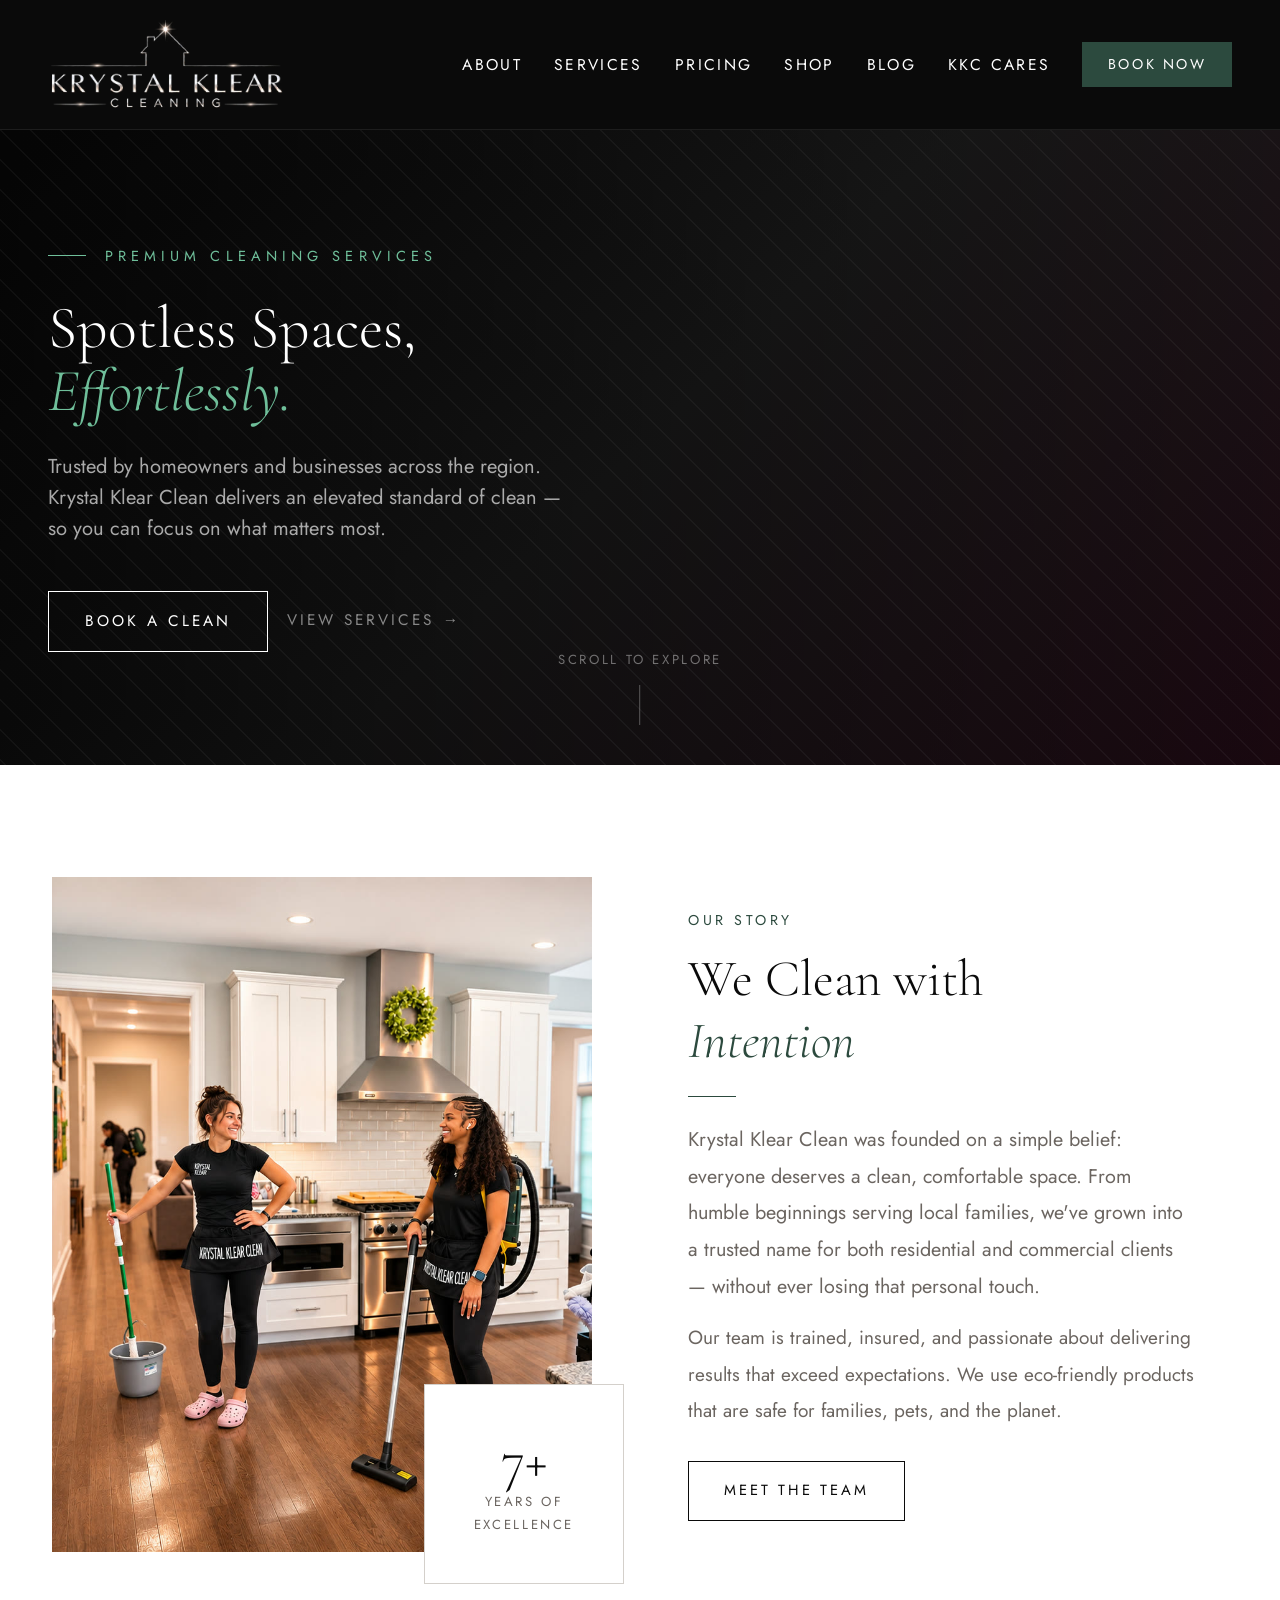
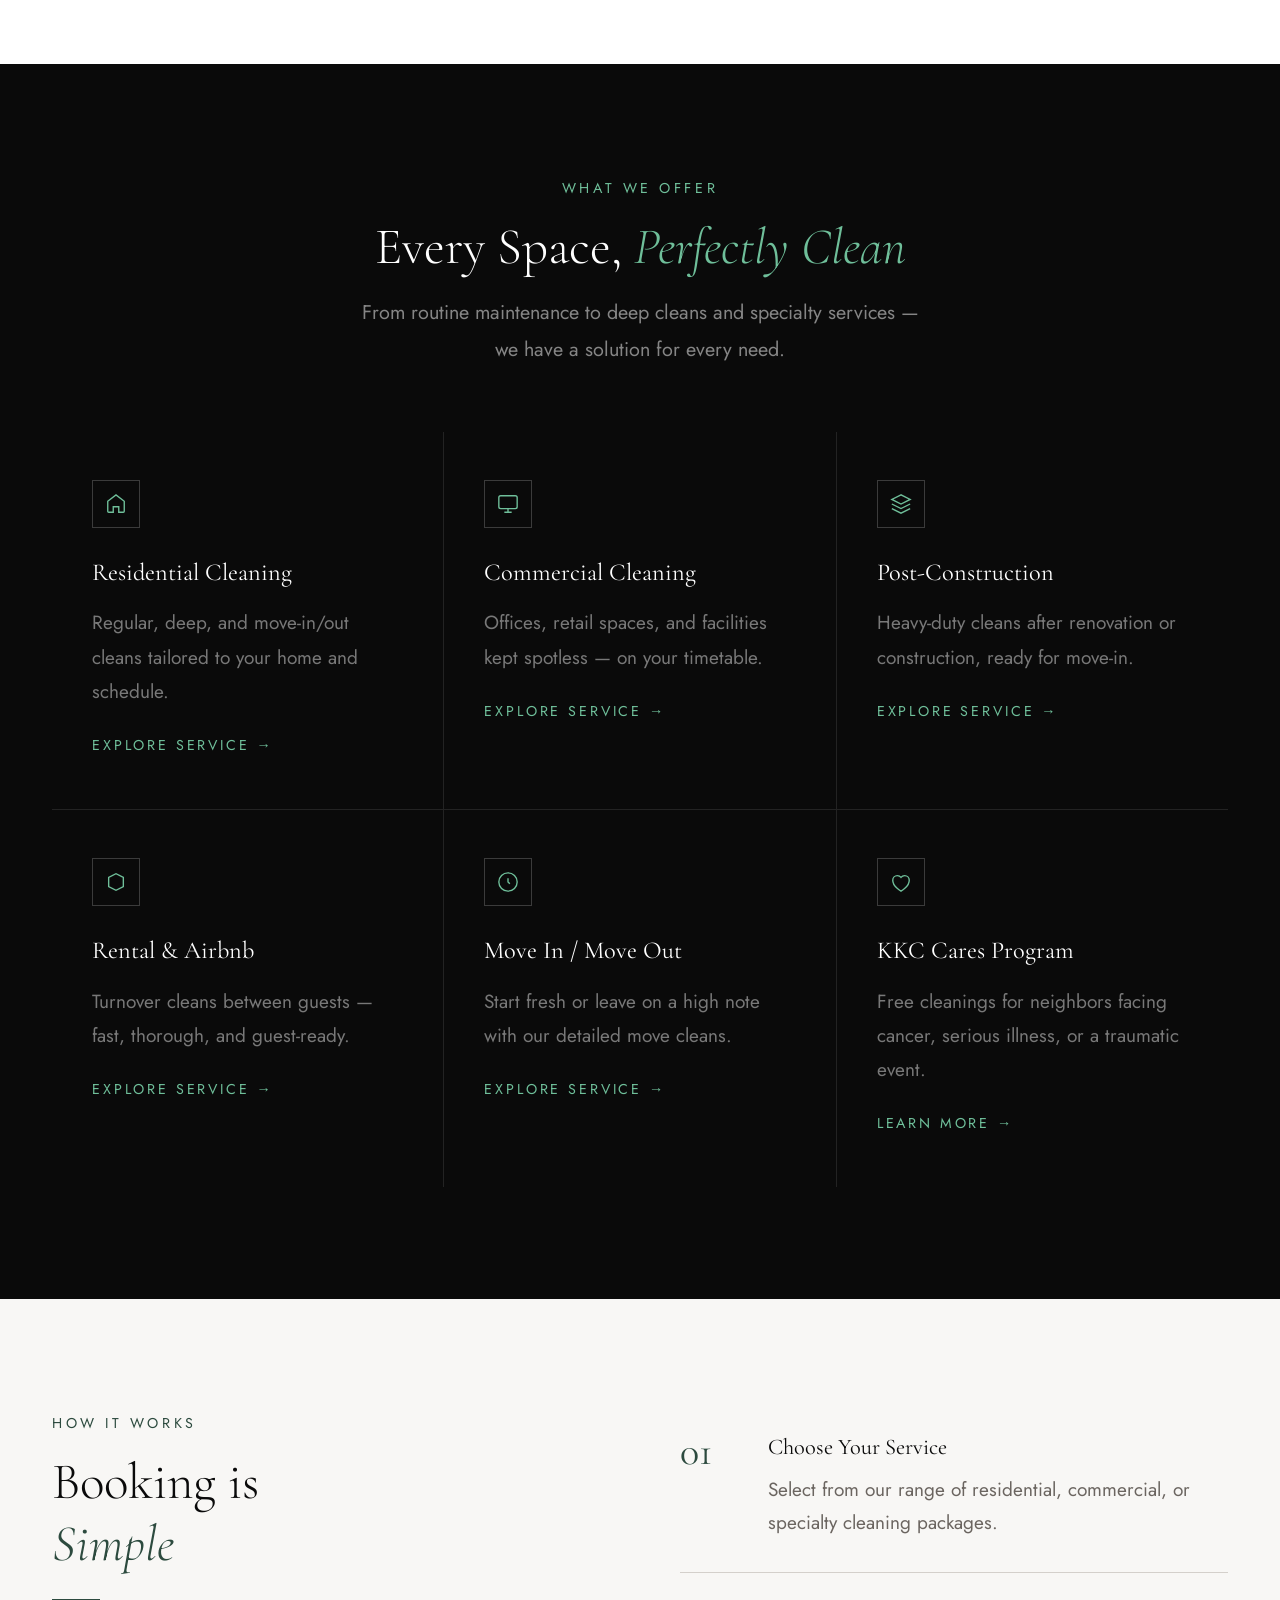
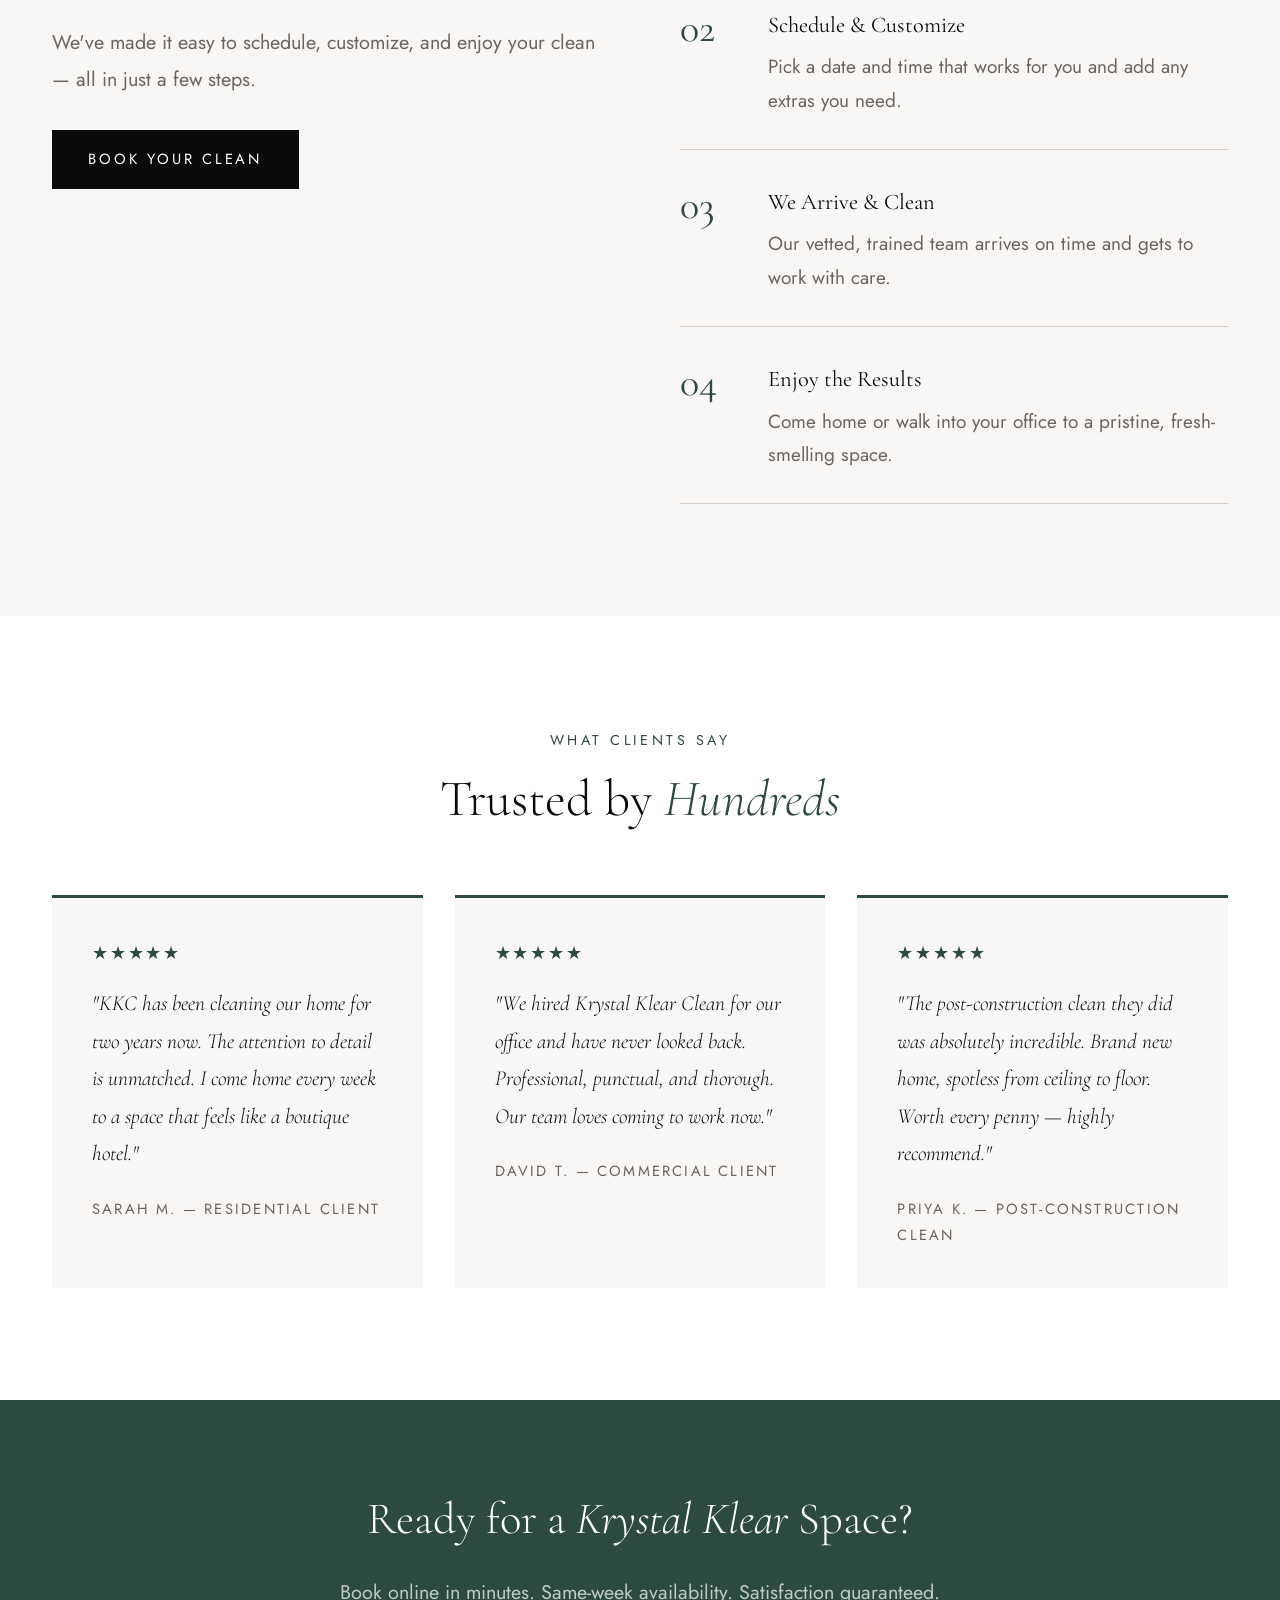
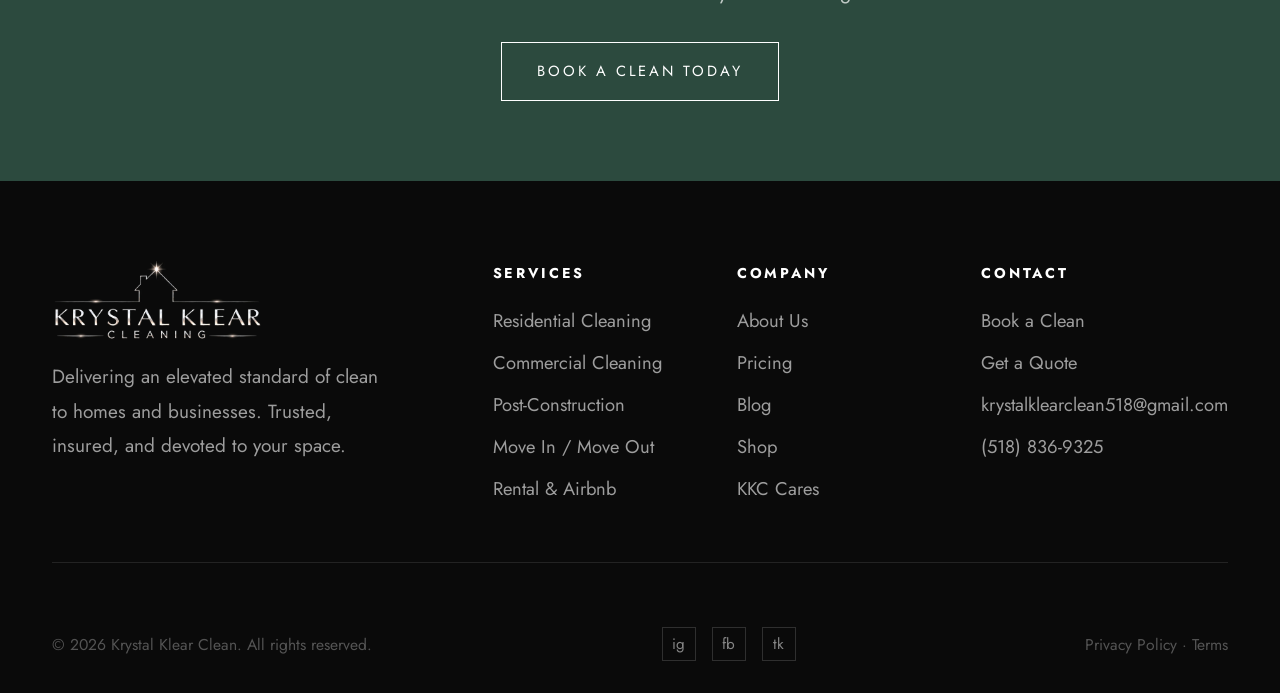
==== index.html @ 8a340ee9 "Update phone number and email site-wide Co-Authored-By: Claude Opus 5.5 <noreply@anthropic.com>" ====
<!DOCTYPE html>
<html lang="en">
<head>
  <meta charset="UTF-8">
  <meta name="viewport" content="width=device-width, initial-scale=1.0">
  <title>Krystal Klear Clean — Professional Cleaning Services</title>
  <meta name="description" content="Trusted residential and commercial cleaning services. Fully insured, eco-friendly products available, 100% satisfaction guaranteed.">
  <link rel="icon" type="image/png" sizes="32x32" href="assets/favicon-32.png?v=2">
  <link rel="icon" type="image/png" sizes="192x192" href="assets/favicon-192.png?v=2">
  <link rel="apple-touch-icon" href="assets/apple-touch-icon.png?v=2">
  <link rel="preconnect" href="https://fonts.googleapis.com">
  <link rel="preconnect" href="https://fonts.gstatic.com" crossorigin>
  <link href="https://fonts.googleapis.com/css2?family=Cormorant+Garamond:ital,wght@0,300;0,400;0,500;1,300;1,400&family=Jost:wght@300;400;500;600&display=swap" rel="stylesheet">
  <link rel="stylesheet" href="assets/kkc.css">
  <style>
/* ─── HERO ─── */
.hero { height: calc(85vh - 130px); min-height: 520px; background: var(--black); position: relative; overflow: hidden; display: flex; align-items: center; }
.hero-bg { position: absolute; inset: 0; background: linear-gradient(135deg, #0a0a0a 0%, #1a1a1a 50%, #1a0810 100%); }
.hero-video { position: absolute; inset: 0; width: 100%; height: 100%; object-fit: cover; opacity: 0.65; }
.hero-overlay { position: absolute; inset: 0; background: linear-gradient(90deg, rgba(0,0,0,0.55) 0%, rgba(0,0,0,0.25) 60%, rgba(0,0,0,0.05) 100%); }
.hero-pattern { position: absolute; inset: 0; opacity: 0.04; background-image: repeating-linear-gradient(45deg, var(--white) 0, var(--white) 1px, transparent 0, transparent 50%); background-size: 30px 30px; }
.hero-content { position: relative; z-index: 2; padding: 0 3rem; max-width: 891px; }
.hero-eyebrow { font-family: var(--font-sans); font-size: 0.91rem; letter-spacing: 0.35em; text-transform: uppercase; color: var(--green-light); margin-bottom: 1.76rem; display: flex; align-items: center; gap: 1.17rem; }
.hero-eyebrow::before { content: ''; display: block; width: 38px; height: 1px; background: var(--green-light); }
.hero-title { font-family: var(--font-serif); font-size: clamp(2.7rem, 4.68vw, 4.23rem); font-weight: 300; line-height: 1.05; color: var(--white); margin-bottom: 1.76rem; }
.hero-title em { font-style: italic; color: var(--green-light); display: block; }
.hero-body { font-family: var(--font-sans); font-size: 1.26rem; color: rgba(255,255,255,0.65); max-width: 515px; line-height: 1.55; margin-bottom: 2.93rem; }
.hero-actions { display: flex; gap: 1.17rem; flex-wrap: wrap; }
.hero-actions .btn { font-size: 0.96rem; padding: 0.99rem 2.22rem; }
.hero-scroll { position: absolute; bottom: 2.5rem; left: 50%; transform: translateX(-50%); z-index: 2; display: flex; flex-direction: column; align-items: center; white-space: nowrap; gap: 0.8rem; font-family: var(--font-sans); font-size: 0.82rem; letter-spacing: 0.2em; text-transform: uppercase; color: rgba(255,255,255,0.4); }
.hero-scroll::after { content: ''; display: block; width: 1px; height: 40px; background: rgba(255,255,255,0.3); }

/* ─── TRUST BAR ─── */

/* ─── ABOUT STRIP ─── */
.about-strip { padding: 7rem 0; }
.about-strip-inner { display: grid; grid-template-columns: 1fr 1fr; gap: 6rem; align-items: center; }
.about-img-wrap { position: relative; }
.about-img { width: 100%; aspect-ratio: 4/5; object-fit: cover; object-position: top; background: var(--light-gray); }
.about-img-accent { position: absolute; bottom: -2rem; right: -2rem; width: 200px; height: 200px; border: 1px solid var(--mid-gray); background: var(--white); display: flex; flex-direction: column; align-items: center; justify-content: center; gap: 0.3rem; }
.about-img-accent .number { font-family: var(--font-serif); font-size: 3.5rem; font-weight: 300; line-height: 1; color: var(--black); }
.about-img-accent .label { font-family: var(--font-sans); font-size: 0.82rem; letter-spacing: 0.2em; text-transform: uppercase; color: var(--dark-gray); text-align: center; }
.about-text { padding-right: 2rem; }

/* ─── SERVICES TEASER ─── */
.services-teaser { background: var(--black); padding: 7rem 0; }
.services-teaser-header { text-align: center; margin-bottom: 4rem; }
.services-teaser-header .section-label { color: var(--green-light); }
.services-teaser-header .section-title { color: var(--white); }
.services-teaser-header .section-title em { color: var(--green-light); }
.services-teaser-header .section-subtitle { color: rgba(255,255,255,0.5); margin: 1rem auto 0; text-align: center; }
.services-grid { display: grid; grid-template-columns: repeat(3, 1fr); gap: 1px; background: rgba(255,255,255,0.1); }
.service-card { background: var(--black); padding: 3rem 2.5rem; border-bottom: 3px solid transparent; transition: var(--transition); cursor: pointer; }
.service-card:hover { border-bottom-color: var(--green-light); background: #111; }
.service-icon { width: 48px; height: 48px; margin-bottom: 1.5rem; border: 1px solid rgba(255,255,255,0.2); display: flex; align-items: center; justify-content: center; }
.service-icon svg { width: 22px; height: 22px; stroke: var(--green-light); fill: none; stroke-width: 1.5; }
.service-card h3 { font-family: var(--font-serif); font-size: 1.52rem; font-weight: 400; color: var(--white); margin-bottom: 0.75rem; }
.service-card p { font-size: 1.19rem; color: rgba(255,255,255,0.45); line-height: 1.8; margin-bottom: 1.5rem; }
.link-arrow { font-family: var(--font-sans); font-size: 0.89rem; letter-spacing: 0.2em; text-transform: uppercase; color: var(--green-light); display: flex; align-items: center; gap: 0.5rem; }

/* ─── PROCESS ─── */
.process { padding: 7rem 0; background: var(--off-white); }
.process-inner { display: grid; grid-template-columns: 1fr 1fr; gap: 5rem; align-items: start; }
.process-steps { margin-top: 1rem; }
.process-step { display: grid; grid-template-columns: 64px 1fr; gap: 1.5rem; padding: 2rem 0; border-bottom: 1px solid var(--mid-gray); }
.process-step:first-child { padding-top: 0; }
.step-num { font-family: var(--font-serif); font-size: 2.5rem; font-weight: 400; color: var(--green); line-height: 1; padding-top: 0.2rem; }
.step-content h4 { font-family: var(--font-serif); font-size: 1.4rem; font-weight: 400; margin-bottom: 0.4rem; }
.step-content p { font-size: 1.19rem; color: var(--dark-gray); }

/* ─── TESTIMONIALS ─── */
.testimonials { padding: 7rem 0; }
.testimonials-header { text-align: center; margin-bottom: 4rem; }
.testimonials-grid { display: grid; grid-template-columns: repeat(3, 1fr); gap: 2rem; }
.testimonial-card { background: var(--off-white); padding: 2.5rem; border-top: 3px solid var(--green); }
.testimonial-stars { color: var(--green); font-size: 1.13rem; letter-spacing: 0.1em; margin-bottom: 1rem; }
.testimonial-text { font-family: var(--font-serif); font-size: 1.34rem; font-style: italic; font-weight: 300; line-height: 1.75; color: var(--black); margin-bottom: 1.5rem; }
.testimonial-author { font-family: var(--font-sans); font-size: 0.92rem; letter-spacing: 0.15em; text-transform: uppercase; color: var(--dark-gray); }
  </style>
</head>
<body>

<!-- HEADER -->
<header class="site-header">
  <div class="logo"><a href="index.html"><img src="assets/kkc-logo-shiny.webp?v=2" alt="Krystal Klear Clean"></a></div>
  <nav class="site-nav">
    <a href="about.html">About</a>
    <a href="services.html">Services</a>
    <a href="pricing.html">Pricing</a>
    <a href="shop.html">Shop</a>
    <a href="blog.html">Blog</a>
    <a href="kkc-cares.html">KKC Cares</a>
    <a href="contact.html" class="btn-nav">Book Now</a>
  </nav>
</header>

<!-- HERO -->
<div class="hero">
  <div class="hero-bg"></div>
  <video class="hero-video" autoplay muted loop playsinline>
    <source src="assets/hero.mp4?v=5" type="video/mp4">
  </video>
  <div class="hero-overlay"></div>
  <div class="hero-pattern"></div>
  <div class="hero-content">
    <div class="hero-eyebrow">Premium Cleaning Services</div>
    <h1 class="hero-title">Spotless Spaces,<br><em>Effortlessly.</em></h1>
    <p class="hero-body">Trusted by homeowners and businesses across the region. Krystal Klear Clean delivers an elevated standard of clean — so you can focus on what matters most.</p>
    <div class="hero-actions">
      <a href="contact.html" class="btn btn-outline-white">Book a Clean</a>
      <a href="services.html" class="btn" style="color:rgba(255,255,255,0.5);padding-left:0;">View Services →</a>
    </div>
  </div>
  <div class="hero-scroll">Scroll to explore</div>
</div>

<!-- ABOUT STRIP -->
<div class="about-strip">
  <div class="container">
    <div class="about-strip-inner">
      <div class="about-img-wrap">
        <img src="assets/team-kitchen.jpg" alt="Krystal Klear Clean team cleaning a kitchen" class="about-img">
        <div class="about-img-accent">
          <div class="number">7+</div>
          <div class="label">Years of<br>Excellence</div>
        </div>
      </div>
      <div class="about-text">
        <span class="section-label">Our Story</span>
        <h2 class="section-title">We Clean with<br><em>Intention</em></h2>
        <div class="divider"></div>
        <p class="section-subtitle">Krystal Klear Clean was founded on a simple belief: everyone deserves a clean, comfortable space. From humble beginnings serving local families, we've grown into a trusted name for both residential and commercial clients — without ever losing that personal touch.</p>
        <p style="font-size:1.19rem;color:var(--dark-gray);margin-top:1rem;line-height:1.9;">Our team is trained, insured, and passionate about delivering results that exceed expectations. We use eco-friendly products that are safe for families, pets, and the planet.</p>
        <a href="about.html" class="btn btn-outline" style="margin-top:2rem;">Meet the Team</a>
      </div>
    </div>
  </div>
</div>

<!-- SERVICES TEASER -->
<div class="services-teaser">
  <div class="container">
    <div class="services-teaser-header">
      <span class="section-label">What We Offer</span>
      <h2 class="section-title" style="color:var(--white);">Every Space, <em>Perfectly Clean</em></h2>
      <p class="section-subtitle">From routine maintenance to deep cleans and specialty services — we have a solution for every need.</p>
    </div>
    <div class="services-grid">
      <a href="services.html" class="service-card">
        <div class="service-icon"><svg viewBox="0 0 24 24"><path d="M3 9L12 2L21 9V20C21 20.55 20.55 21 20 21H15V15H9V21H4C3.45 21 3 20.55 3 20V9Z"/></svg></div>
        <h3>Residential Cleaning</h3>
        <p>Regular, deep, and move-in/out cleans tailored to your home and schedule.</p>
        <div class="link-arrow">Explore Service →</div>
      </a>
      <a href="services.html" class="service-card">
        <div class="service-icon"><svg viewBox="0 0 24 24"><rect x="2" y="3" width="20" height="14" rx="2"/><path d="M8 21H16M12 17V21"/></svg></div>
        <h3>Commercial Cleaning</h3>
        <p>Offices, retail spaces, and facilities kept spotless — on your timetable.</p>
        <div class="link-arrow">Explore Service →</div>
      </a>
      <a href="services.html" class="service-card">
        <div class="service-icon"><svg viewBox="0 0 24 24"><path d="M12 2L2 7L12 12L22 7L12 2ZM2 17L12 22L22 17M2 12L12 17L22 12"/></svg></div>
        <h3>Post-Construction</h3>
        <p>Heavy-duty cleans after renovation or construction, ready for move-in.</p>
        <div class="link-arrow">Explore Service →</div>
      </a>
      <a href="services.html" class="service-card">
        <div class="service-icon"><svg viewBox="0 0 24 24"><path d="M20 7L12 3L4 7V17L12 21L20 17V7Z"/></svg></div>
        <h3>Rental &amp; Airbnb</h3>
        <p>Turnover cleans between guests — fast, thorough, and guest-ready.</p>
        <div class="link-arrow">Explore Service →</div>
      </a>
      <a href="services.html" class="service-card">
        <div class="service-icon"><svg viewBox="0 0 24 24"><circle cx="12" cy="12" r="10"/><path d="M12 8V12L14 14"/></svg></div>
        <h3>Move In / Move Out</h3>
        <p>Start fresh or leave on a high note with our detailed move cleans.</p>
        <div class="link-arrow">Explore Service →</div>
      </a>
      <a href="kkc-cares.html" class="service-card">
        <div class="service-icon"><svg viewBox="0 0 24 24"><path d="M12 22C12 22 3 17 3 10C3 7.24 5.24 5 8 5C9.64 5 11.09 5.79 12 7C12.91 5.79 14.36 5 16 5C18.76 5 21 7.24 21 10C21 17 12 22 12 22Z"/></svg></div>
        <h3>KKC Cares Program</h3>
        <p>Free cleanings for neighbors facing cancer, serious illness, or a traumatic event.</p>
        <div class="link-arrow">Learn More →</div>
      </a>
    </div>
  </div>
</div>

<!-- PROCESS -->
<div class="process">
  <div class="container">
    <div class="process-inner">
      <div>
        <span class="section-label">How It Works</span>
        <h2 class="section-title">Booking is<br><em>Simple</em></h2>
        <div class="divider"></div>
        <p class="section-subtitle">We've made it easy to schedule, customize, and enjoy your clean — all in just a few steps.</p>
        <a href="contact.html" class="btn btn-dark" style="margin-top:2rem;">Book Your Clean</a>
      </div>
      <div class="process-steps">
        <div class="process-step"><div class="step-num">01</div><div class="step-content"><h4>Choose Your Service</h4><p>Select from our range of residential, commercial, or specialty cleaning packages.</p></div></div>
        <div class="process-step"><div class="step-num">02</div><div class="step-content"><h4>Schedule &amp; Customize</h4><p>Pick a date and time that works for you and add any extras you need.</p></div></div>
        <div class="process-step"><div class="step-num">03</div><div class="step-content"><h4>We Arrive &amp; Clean</h4><p>Our vetted, trained team arrives on time and gets to work with care.</p></div></div>
        <div class="process-step"><div class="step-num">04</div><div class="step-content"><h4>Enjoy the Results</h4><p>Come home or walk into your office to a pristine, fresh-smelling space.</p></div></div>
      </div>
    </div>
  </div>
</div>

<!-- TESTIMONIALS -->
<div class="testimonials">
  <div class="container">
    <div class="testimonials-header">
      <span class="section-label">What Clients Say</span>
      <h2 class="section-title">Trusted by <em>Hundreds</em></h2>
    </div>
    <div class="testimonials-grid">
      <div class="testimonial-card"><div class="testimonial-stars">★★★★★</div><p class="testimonial-text">"KKC has been cleaning our home for two years now. The attention to detail is unmatched. I come home every week to a space that feels like a boutique hotel."</p><div class="testimonial-author">Sarah M. — Residential Client</div></div>
      <div class="testimonial-card"><div class="testimonial-stars">★★★★★</div><p class="testimonial-text">"We hired Krystal Klear Clean for our office and have never looked back. Professional, punctual, and thorough. Our team loves coming to work now."</p><div class="testimonial-author">David T. — Commercial Client</div></div>
      <div class="testimonial-card"><div class="testimonial-stars">★★★★★</div><p class="testimonial-text">"The post-construction clean they did was absolutely incredible. Brand new home, spotless from ceiling to floor. Worth every penny — highly recommend."</p><div class="testimonial-author">Priya K. — Post-Construction Clean</div></div>
    </div>
  </div>
</div>

<!-- CTA -->
<div class="cta-banner">
  <div class="container">
    <h2>Ready for a <em style="font-style:italic;">Krystal Klear</em> Space?</h2>
    <p>Book online in minutes. Same-week availability. Satisfaction guaranteed.</p>
    <a href="contact.html" class="btn btn-outline-white">Book a Clean Today</a>
  </div>
</div>

<!-- FOOTER -->
<footer class="site-footer">
  <div class="container">
    <div class="footer-grid">
      <div class="footer-brand">
        <img src="assets/kkc-logo-shiny.webp?v=2" alt="Krystal Klear Clean">
        <p>Delivering an elevated standard of clean to homes and businesses. Trusted, insured, and devoted to your space.</p>
      </div>
      <div class="footer-col"><h5>Services</h5><ul><li><a href="services.html">Residential Cleaning</a></li><li><a href="services.html">Commercial Cleaning</a></li><li><a href="services.html">Post-Construction</a></li><li><a href="services.html">Move In / Move Out</a></li><li><a href="services.html">Rental &amp; Airbnb</a></li></ul></div>
      <div class="footer-col"><h5>Company</h5><ul><li><a href="about.html">About Us</a></li><li><a href="pricing.html">Pricing</a></li><li><a href="blog.html">Blog</a></li><li><a href="shop.html">Shop</a></li><li><a href="kkc-cares.html">KKC Cares</a></li></ul></div>
      <div class="footer-col"><h5>Contact</h5><ul><li><a href="contact.html">Book a Clean</a></li><li><a href="contact.html">Get a Quote</a></li><li><a href="mailto:krystalklearclean518@gmail.com">krystalklearclean518@gmail.com</a></li><li><a href="tel:+15188369325">(518) 836-9325</a></li></ul></div>
    </div>
    <div class="footer-bottom">
      <span>&copy; 2026 Krystal Klear Clean. All rights reserved.</span>
      <div class="footer-social"><a href="#">ig</a><a href="#">fb</a><a href="#">tk</a></div>
      <span>Privacy Policy &middot; Terms</span>
    </div>
  </div>
</footer>
</body>
</html>
---- assets/kkc.css ----
@import url('https://fonts.googleapis.com/css2?family=Cormorant+Garamond:ital,wght@0,300;0,400;0,500;1,300;1,400&family=Jost:wght@300;400;500;600&display=swap');

:root {
  --black:      #0a0a0a;
  --white:      #ffffff;
  --off-white:  #f8f7f5;
  --light-gray: #f2f1ef;
  --mid-gray:   #d4d0cb;
  --dark-gray:  #6b6560;
  --green:      #2c4a3e;
  --green-light: #6fbf9a;
  --font-serif: 'Cormorant Garamond', Georgia, serif;
  --font-sans:  'Jost', 'Helvetica Neue', Arial, sans-serif;
  --max-w:      1240px;
  --transition: 0.3s ease;
}

*, *::before, *::after { box-sizing: border-box; margin: 0; padding: 0; }
html { scroll-behavior: smooth; }
body { font-family: var(--font-sans); background: var(--white); color: var(--black); font-size: 16px; line-height: 1.75; -webkit-font-smoothing: antialiased; }
img { max-width: 100%; display: block; }
a { color: inherit; text-decoration: none; }
ul { list-style: none; }

/* ─── HEADER ─── */
.site-header {
  position: sticky; top: 0; z-index: 100;
  background: var(--black); border-bottom: 1px solid rgba(255,255,255,0.08);
  padding: 0 3rem; display: flex; align-items: center; justify-content: space-between;
  height: 130px;
}
.site-header .logo { display: flex; align-items: center; }
.site-header .logo img { height: 90px; width: auto; display: block; }
.site-nav { display: flex; gap: 2rem; align-items: center; }
.site-nav a { font-family: var(--font-sans); font-size: 0.98rem; letter-spacing: 0.15em; text-transform: uppercase; color: var(--white); transition: var(--transition); }
.site-nav a:hover, .site-nav a.active { color: var(--green-light); }
.site-nav .btn-nav {
  background: var(--green); color: var(--white); padding: 0.65rem 1.6rem;
  font-size: 0.89rem; letter-spacing: 0.18em; text-transform: uppercase;
  transition: var(--transition);
}
.site-nav .btn-nav:hover { background: var(--green-light); color: var(--black); }

/* ─── FOOTER ─── */
.site-footer { background: var(--black); color: rgba(255,255,255,0.6); padding: 5rem 0 2rem; }
.footer-grid {
  display: grid; grid-template-columns: 2fr 1fr 1fr 1fr; gap: 3rem;
  margin-bottom: 4rem; padding-bottom: 3rem; border-bottom: 1px solid rgba(255,255,255,0.1);
}
.footer-brand img { height: 80px; width: auto; margin-bottom: 1.2rem; }
.footer-brand p { font-size: 1.19rem; line-height: 1.8; max-width: 340px; }
.footer-col h5 { font-family: var(--font-sans); font-size: 0.89rem; letter-spacing: 0.2em; text-transform: uppercase; color: var(--white); margin-bottom: 1.2rem; }
.footer-col ul li { margin-bottom: 0.6rem; }
.footer-col ul li a { font-size: 1.15rem; transition: var(--transition); }
.footer-col ul li a:hover { color: var(--white); }
.footer-bottom {
  display: flex; justify-content: space-between; align-items: center; flex-wrap: wrap; gap: 1rem;
  font-size: 0.98rem; color: rgba(255,255,255,0.3);
}
.footer-social { display: flex; gap: 1rem; }
.footer-social a {
  width: 34px; height: 34px; border: 1px solid rgba(255,255,255,0.15);
  display: flex; align-items: center; justify-content: center;
  font-size: 0.95rem; color: rgba(255,255,255,0.5); transition: var(--transition);
}
.footer-social a:hover { border-color: var(--white); color: var(--white); }

/* ─── SHARED COMPONENTS ─── */
.container { max-width: var(--max-w); margin: 0 auto; padding: 0 2rem; }
.section-label { font-family: var(--font-sans); font-size: 0.89rem; letter-spacing: 0.25em; text-transform: uppercase; color: var(--green); display: block; margin-bottom: 1rem; }
.section-title { font-family: var(--font-serif); font-size: clamp(2rem, 4vw, 3.2rem); font-weight: 300; line-height: 1.2; color: var(--black); }
.section-title em { font-style: italic; color: var(--green); }
.section-subtitle { font-family: var(--font-sans); font-size: 1.24rem; color: var(--dark-gray); max-width: 560px; line-height: 1.85; margin-top: 1.2rem; }
.divider { width: 48px; height: 1px; background: var(--green); margin: 1.5rem 0; }
.btn { display: inline-block; font-family: var(--font-sans); font-size: 0.92rem; letter-spacing: 0.2em; text-transform: uppercase; padding: 1rem 2.2rem; transition: var(--transition); cursor: pointer; border: none; }
.btn-dark { background: var(--black); color: var(--white); border: 1px solid var(--black); }
.btn-dark:hover { background: var(--green); border-color: var(--green); }
.btn-outline { background: transparent; color: var(--black); border: 1px solid var(--black); }
.btn-outline:hover { background: var(--black); color: var(--white); }
.btn-outline-white { background: transparent; color: var(--white); border: 1px solid var(--white); }
.btn-outline-white:hover { background: var(--white); color: var(--black); }

/* ─── PAGE HERO ─── */
.page-hero { background: var(--black); padding: 7rem 0 5rem; text-align: center; position: relative; overflow: hidden; }
.page-hero::before { content: ''; position: absolute; inset: 0; background: repeating-linear-gradient(45deg, rgba(255,255,255,0.015) 0, rgba(255,255,255,0.015) 1px, transparent 0, transparent 50%); background-size: 30px 30px; }
.page-hero .section-label { position: relative; color: var(--green-light); }
.page-hero h1 { font-family: var(--font-serif); font-size: clamp(2.8rem, 5vw, 4.5rem); font-weight: 300; color: var(--white); line-height: 1.15; position: relative; }
.page-hero h1 em { font-style: italic; color: var(--green-light); }
.page-hero p { font-size: 1.24rem; color: rgba(255,255,255,0.5); max-width: 500px; margin: 1.2rem auto 0; position: relative; }

/* ─── CTA BANNER ─── */
.cta-banner { background: var(--green); padding: 5rem 0; text-align: center; }
.cta-banner h2 { font-family: var(--font-serif); font-size: clamp(1.8rem, 3.5vw, 2.8rem); font-weight: 300; color: var(--white); margin-bottom: 1rem; }
.cta-banner p { font-size: 1.24rem; color: rgba(255,255,255,0.7); margin-bottom: 2rem; }
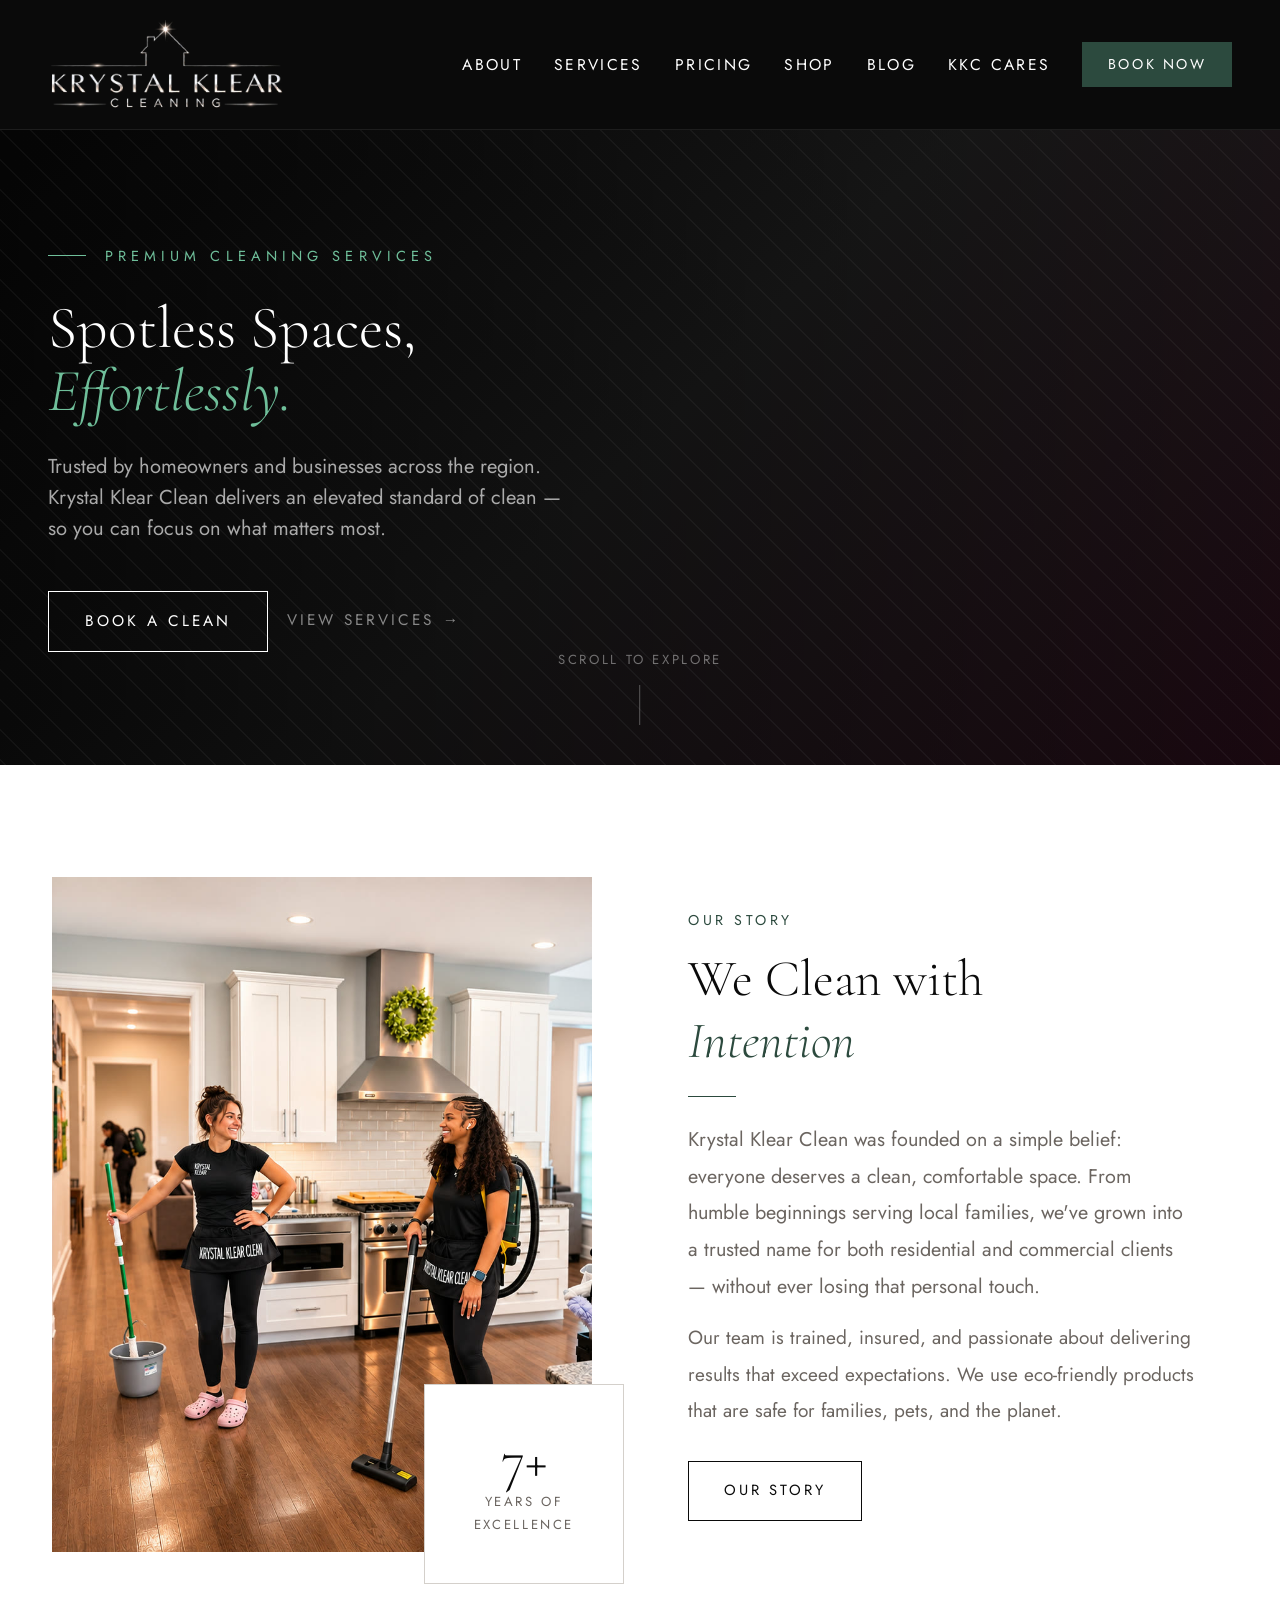
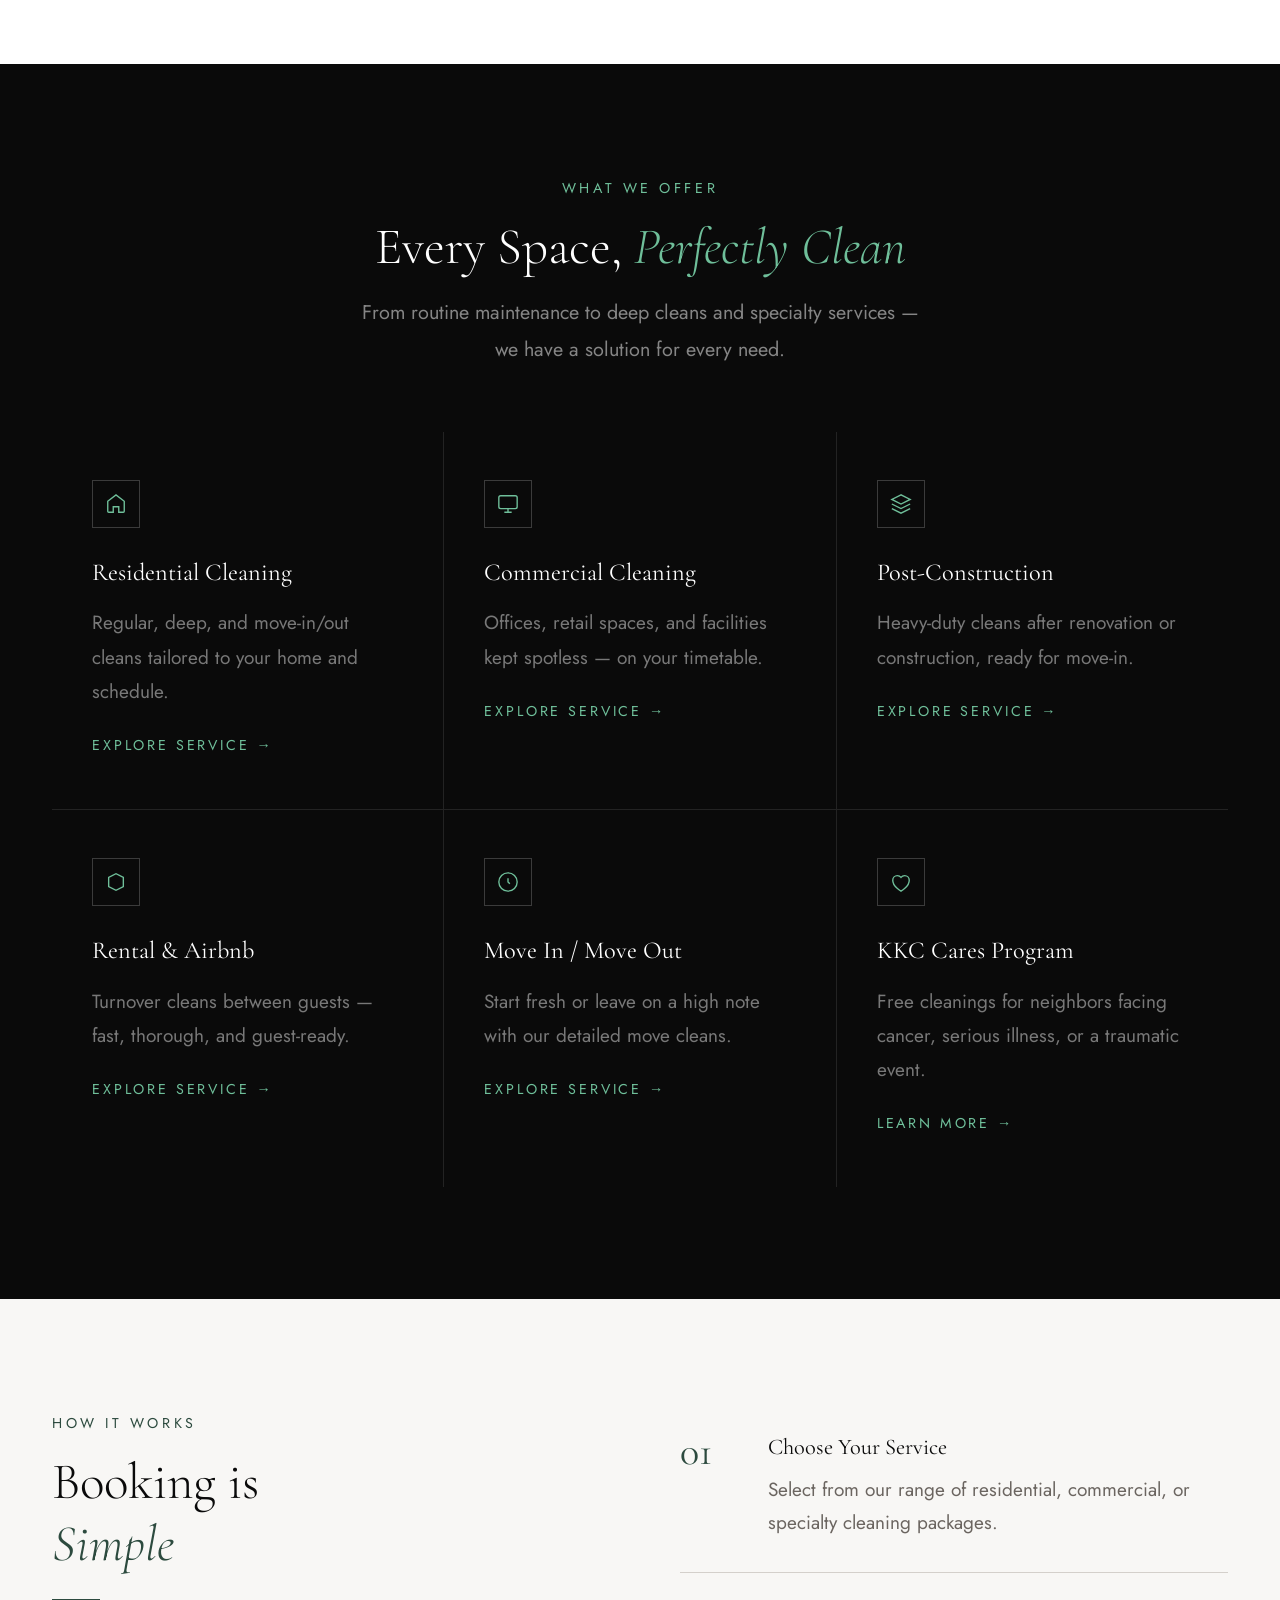
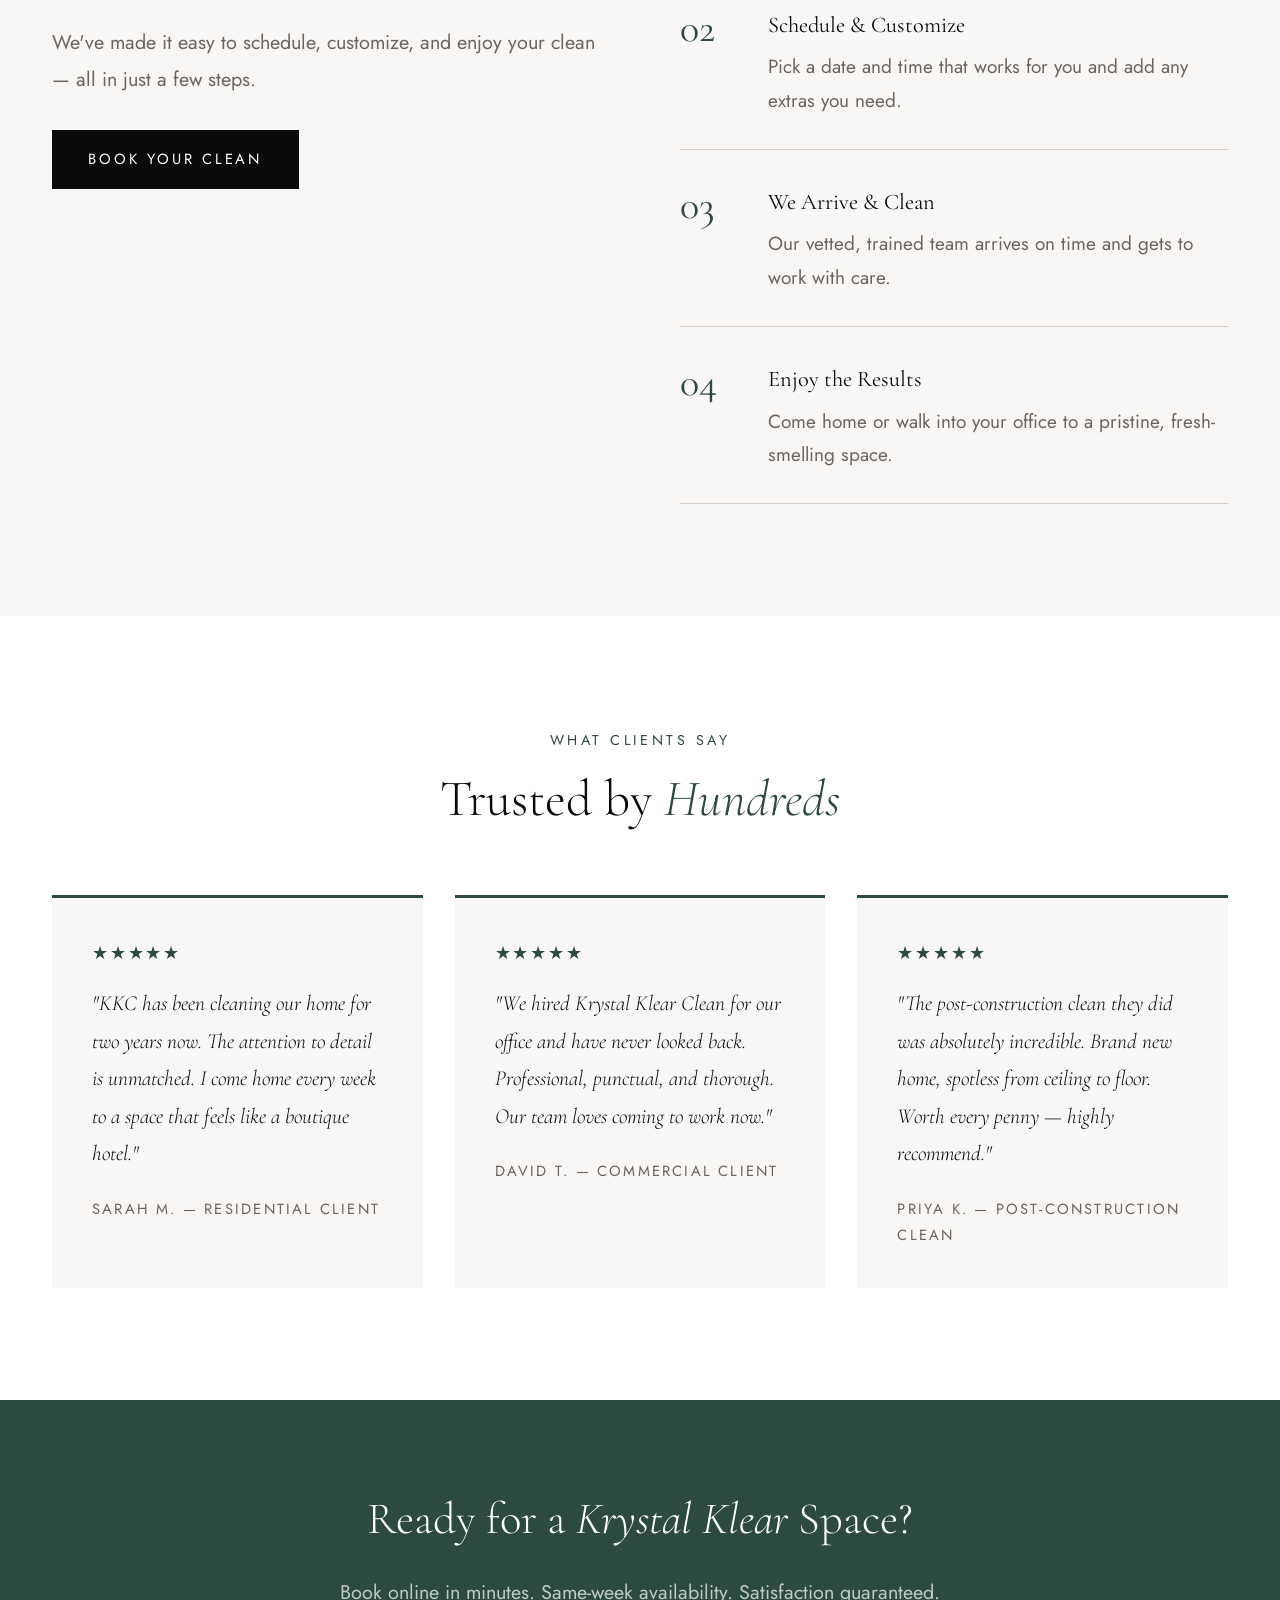
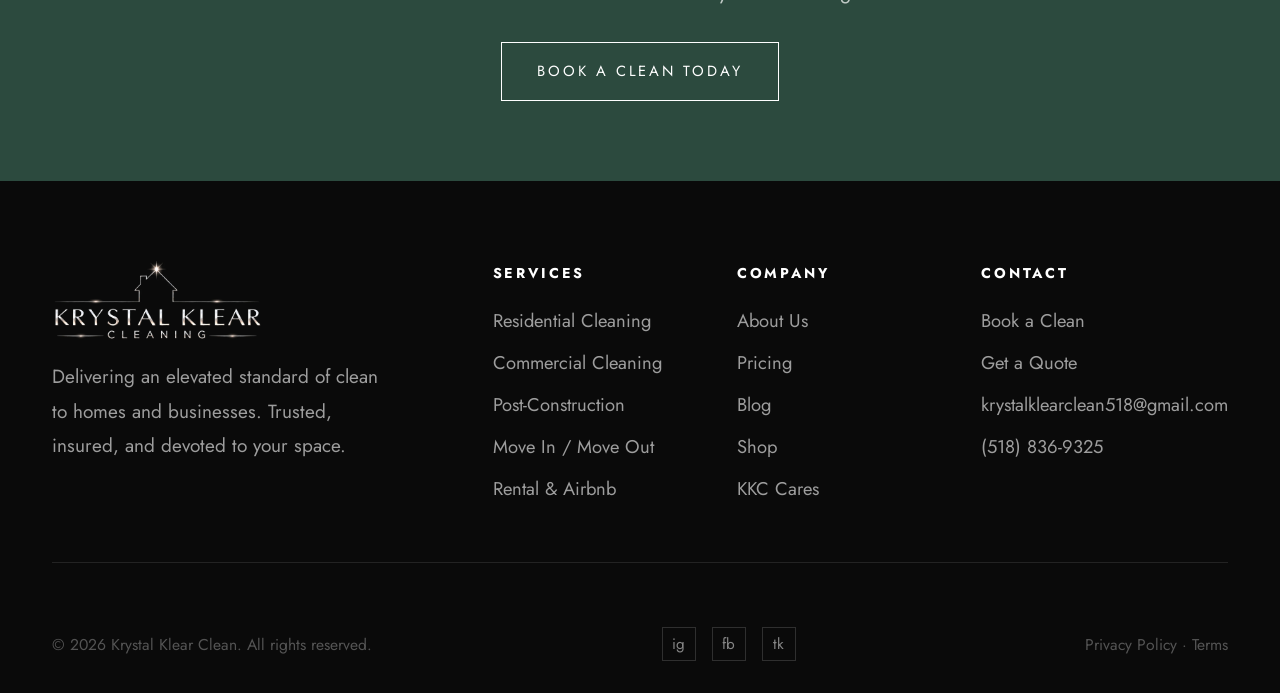
==== commit 0a15c1dd: "Remove Meet Our Team section from About page Co-Authored-By: Claude Opus 5.5 <noreply@anthropic.com>" ====
--- a/index.html
+++ b/index.html
@@ -5,9 +5,9 @@
   <meta name="viewport" content="width=device-width, initial-scale=1.0">
   <title>Krystal Klear Clean — Professional Cleaning Services</title>
   <meta name="description" content="Trusted residential and commercial cleaning services. Fully insured, eco-friendly products available, 100% satisfaction guaranteed.">
-  <link rel="icon" type="image/png" sizes="32x32" href="assets/favicon-32.png?v=2">
-  <link rel="icon" type="image/png" sizes="192x192" href="assets/favicon-192.png?v=2">
-  <link rel="apple-touch-icon" href="assets/apple-touch-icon.png?v=2">
+  <link rel="icon" type="image/png" sizes="32x32" href="assets/favicon-32.png?v=3">
+  <link rel="icon" type="image/png" sizes="192x192" href="assets/favicon-192.png?v=3">
+  <link rel="apple-touch-icon" href="assets/apple-touch-icon.png?v=3">
   <link rel="preconnect" href="https://fonts.googleapis.com">
   <link rel="preconnect" href="https://fonts.gstatic.com" crossorigin>
   <link href="https://fonts.googleapis.com/css2?family=Cormorant+Garamond:ital,wght@0,300;0,400;0,500;1,300;1,400&family=Jost:wght@300;400;500;600&display=swap" rel="stylesheet">
@@ -131,7 +131,7 @@
         <div class="divider"></div>
         <p class="section-subtitle">Krystal Klear Clean was founded on a simple belief: everyone deserves a clean, comfortable space. From humble beginnings serving local families, we've grown into a trusted name for both residential and commercial clients — without ever losing that personal touch.</p>
         <p style="font-size:1.19rem;color:var(--dark-gray);margin-top:1rem;line-height:1.9;">Our team is trained, insured, and passionate about delivering results that exceed expectations. We use eco-friendly products that are safe for families, pets, and the planet.</p>
-        <a href="about.html" class="btn btn-outline" style="margin-top:2rem;">Meet the Team</a>
+        <a href="about.html" class="btn btn-outline" style="margin-top:2rem;">Our Story</a>
       </div>
     </div>
   </div>
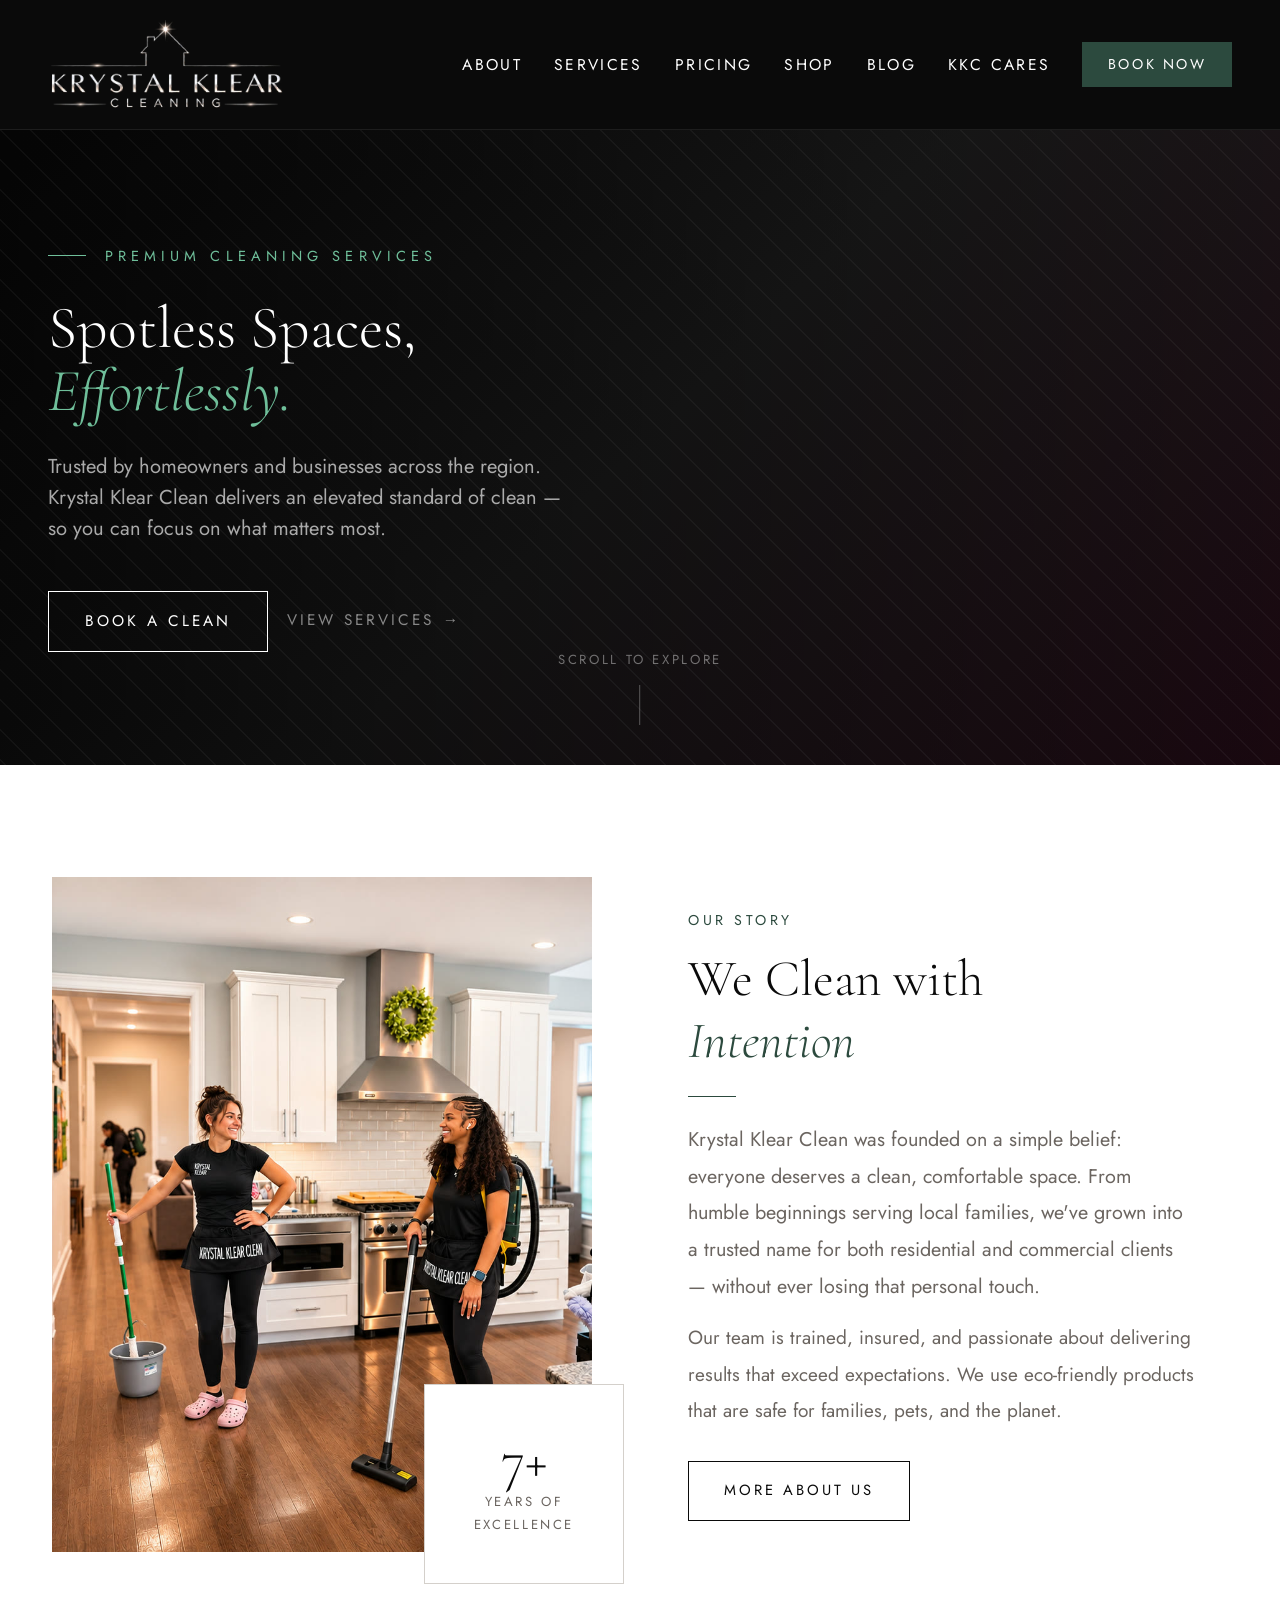
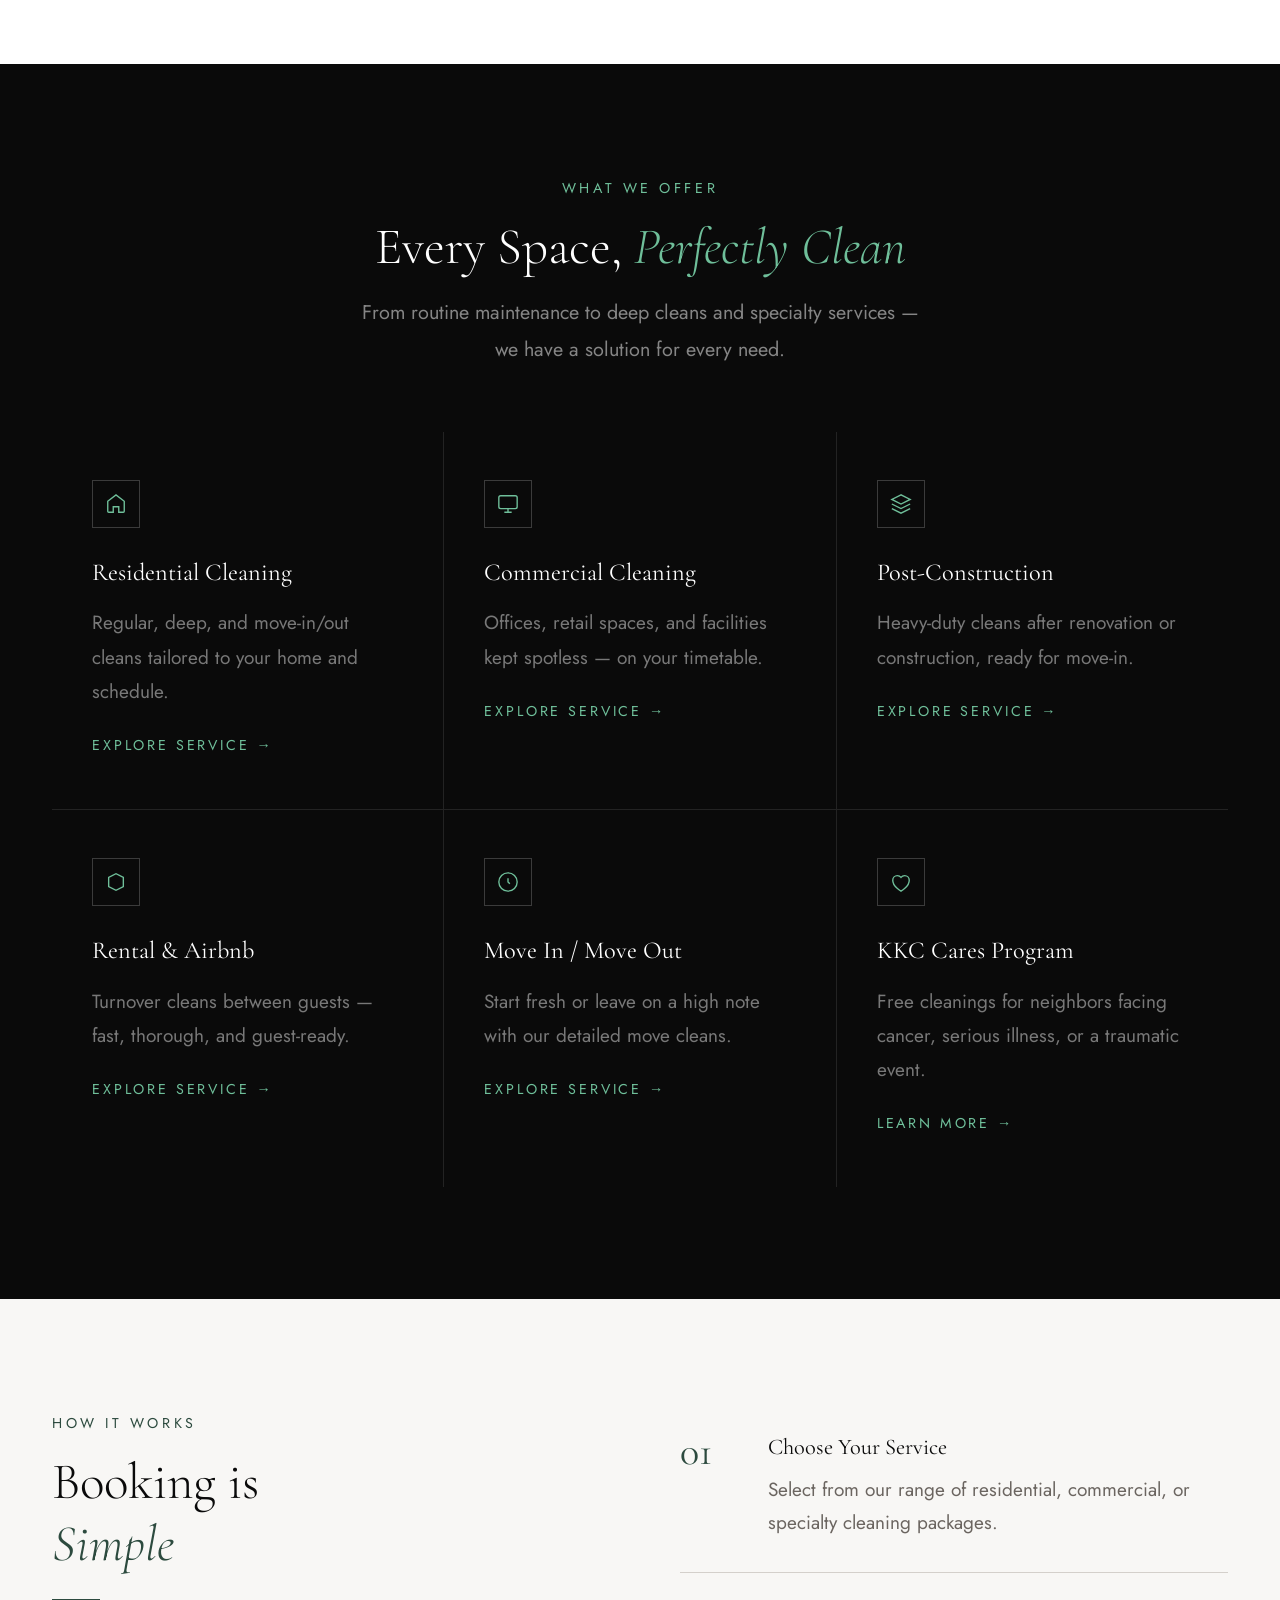
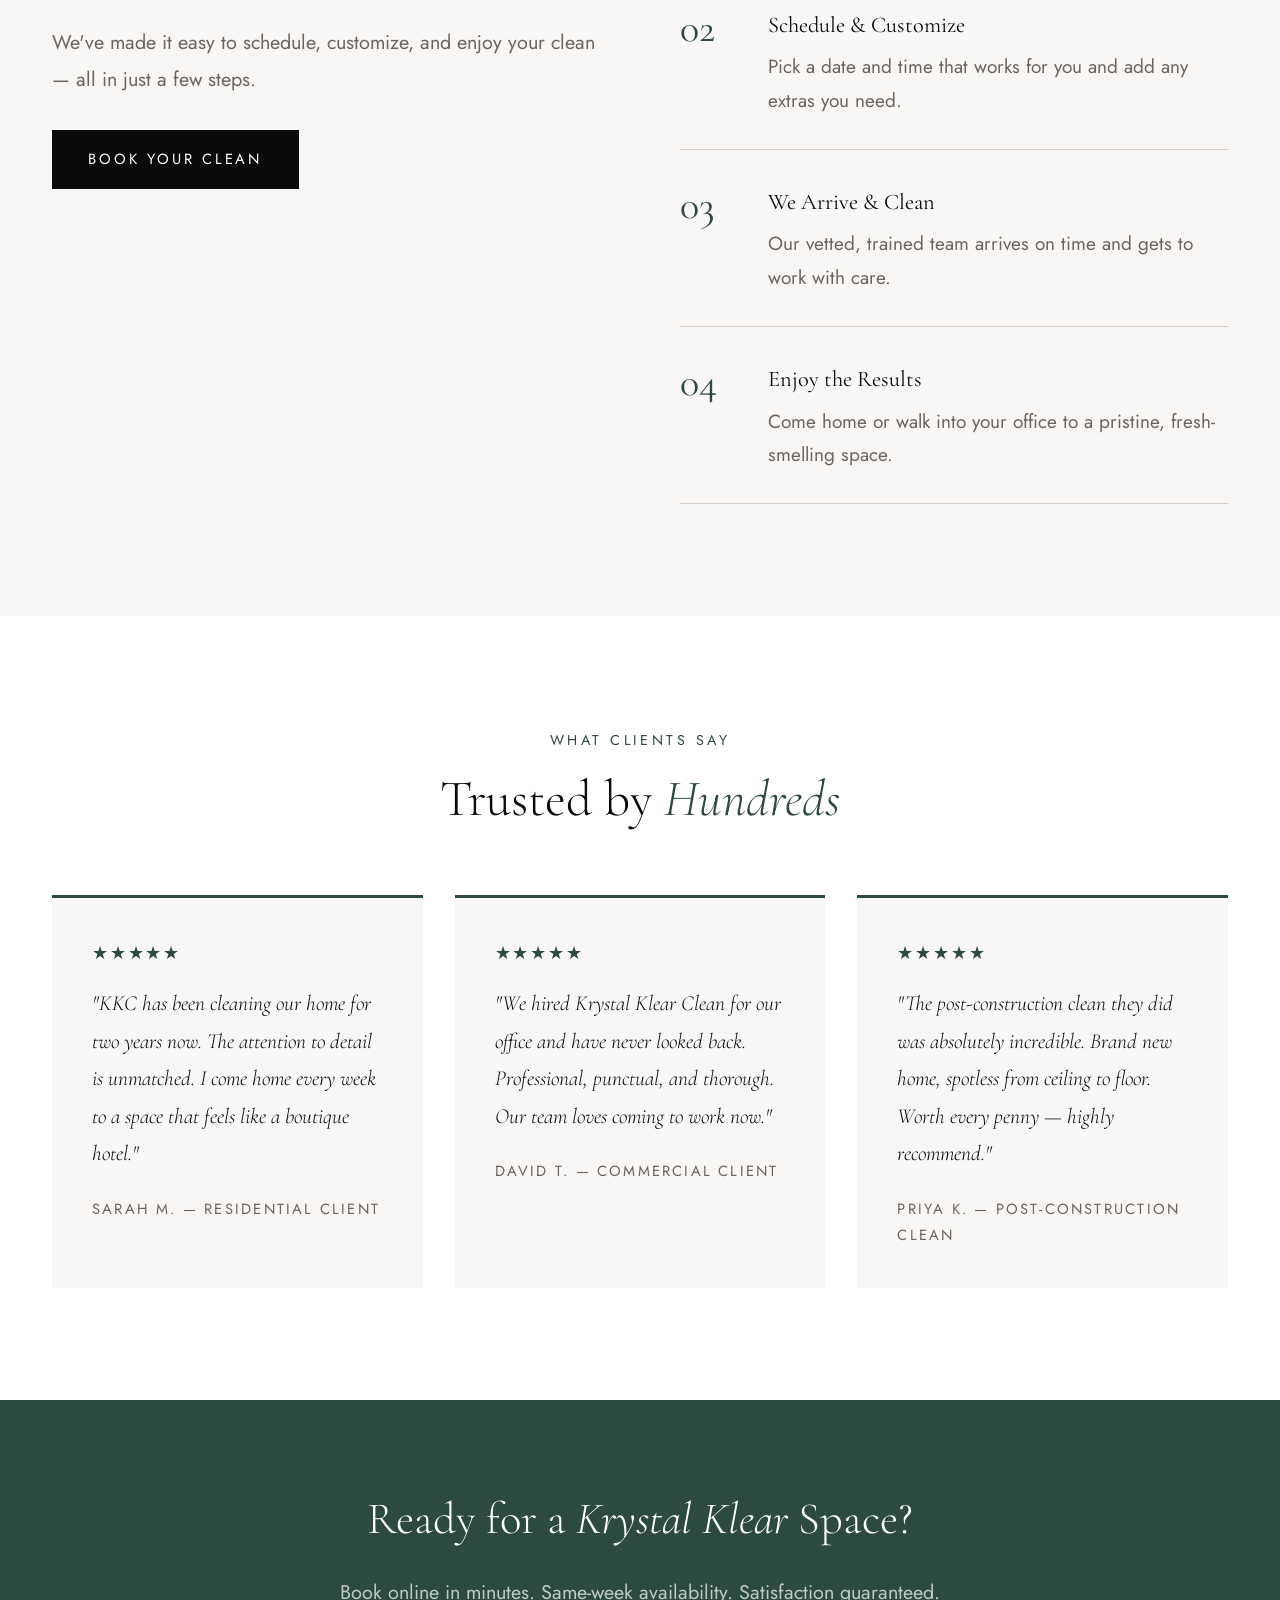
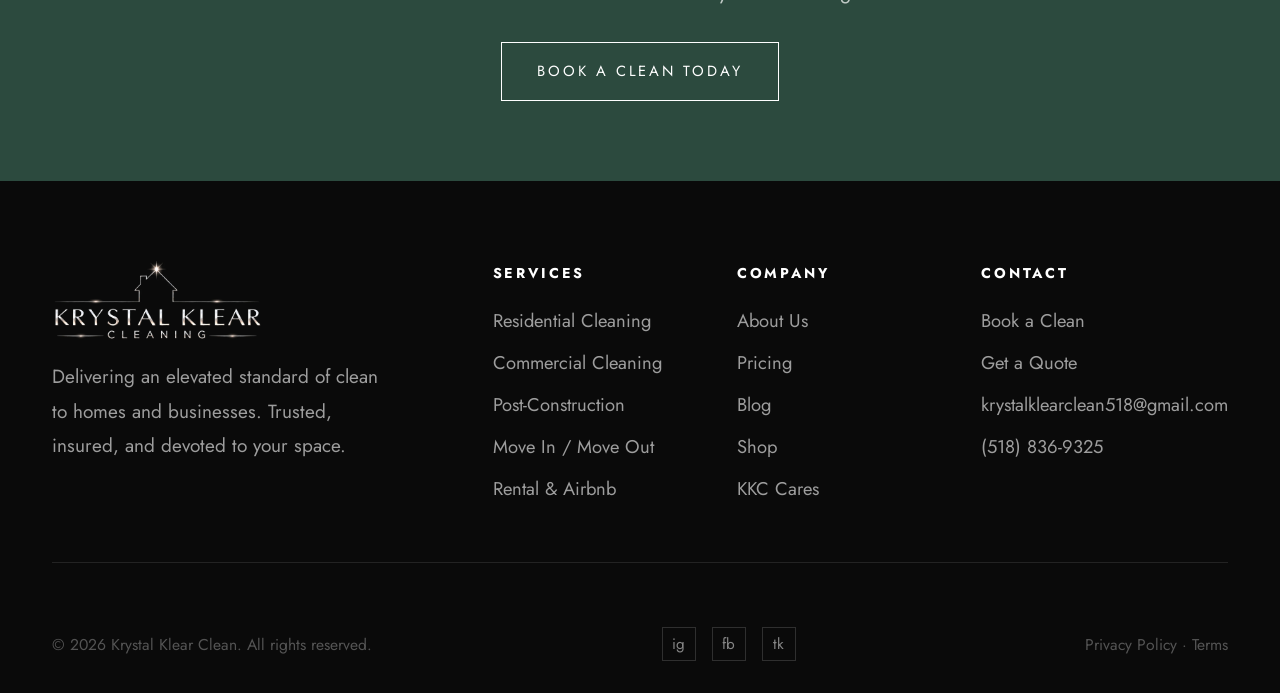
==== commit d6d4734e: "Homepage button: More About Us Co-Authored-By: Claude Opus 5.5 <noreply@anthropic.com>" ====
--- a/index.html
+++ b/index.html
@@ -131,7 +131,7 @@
         <div class="divider"></div>
         <p class="section-subtitle">Krystal Klear Clean was founded on a simple belief: everyone deserves a clean, comfortable space. From humble beginnings serving local families, we've grown into a trusted name for both residential and commercial clients — without ever losing that personal touch.</p>
         <p style="font-size:1.19rem;color:var(--dark-gray);margin-top:1rem;line-height:1.9;">Our team is trained, insured, and passionate about delivering results that exceed expectations. We use eco-friendly products that are safe for families, pets, and the planet.</p>
-        <a href="about.html" class="btn btn-outline" style="margin-top:2rem;">Our Story</a>
+        <a href="about.html" class="btn btn-outline" style="margin-top:2rem;">More About Us</a>
       </div>
     </div>
   </div>
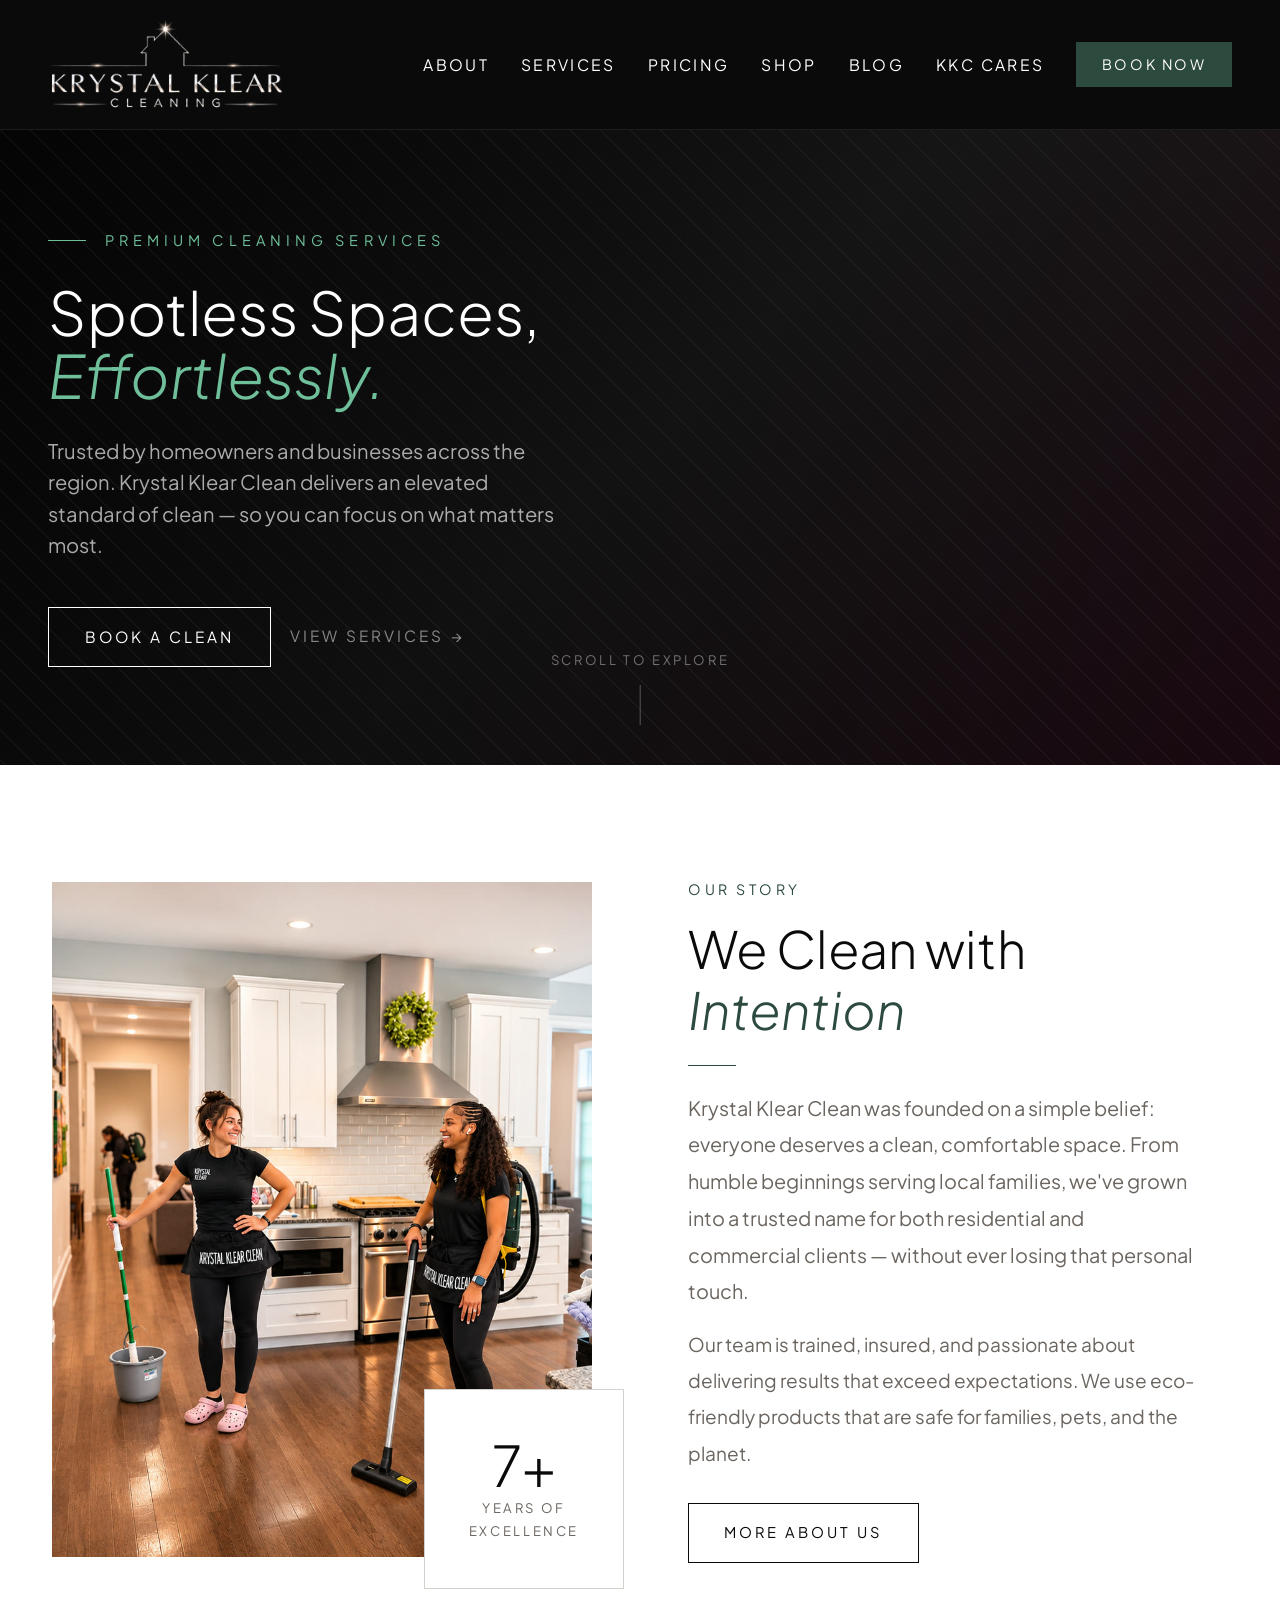
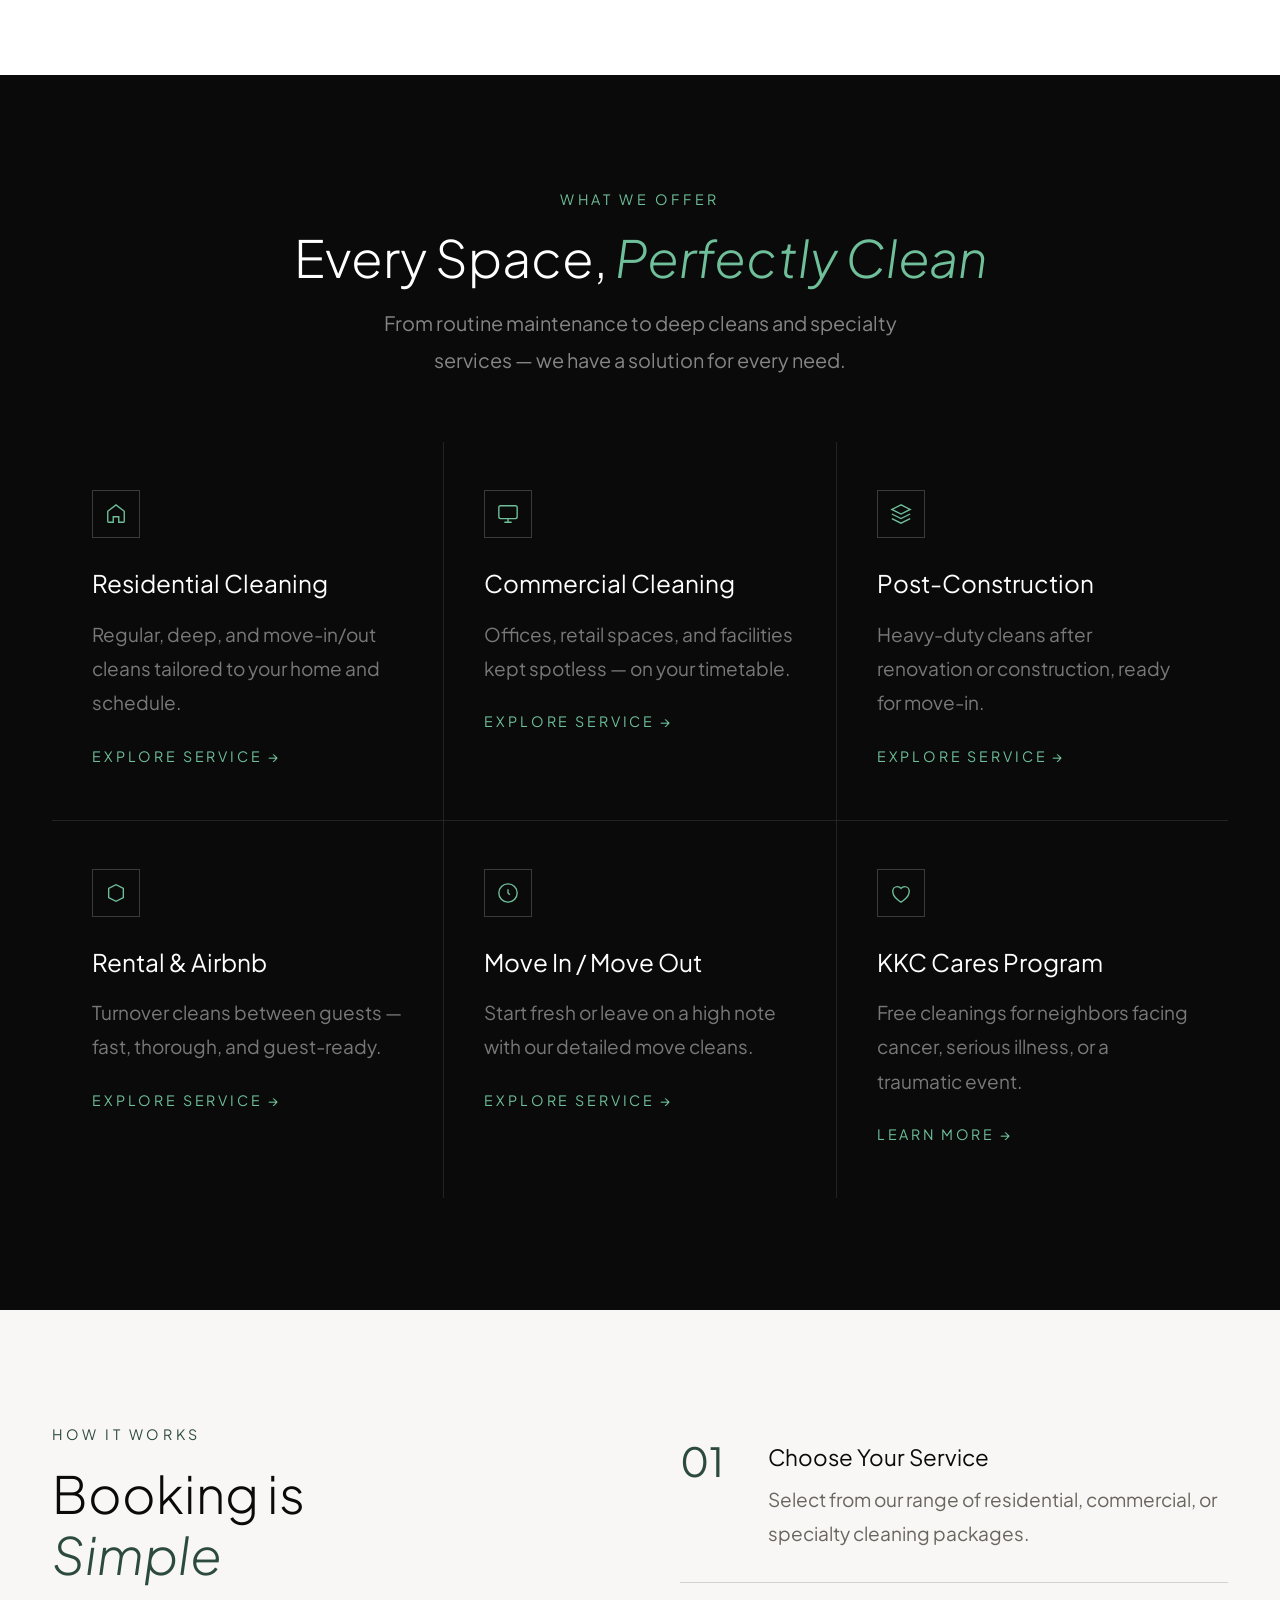
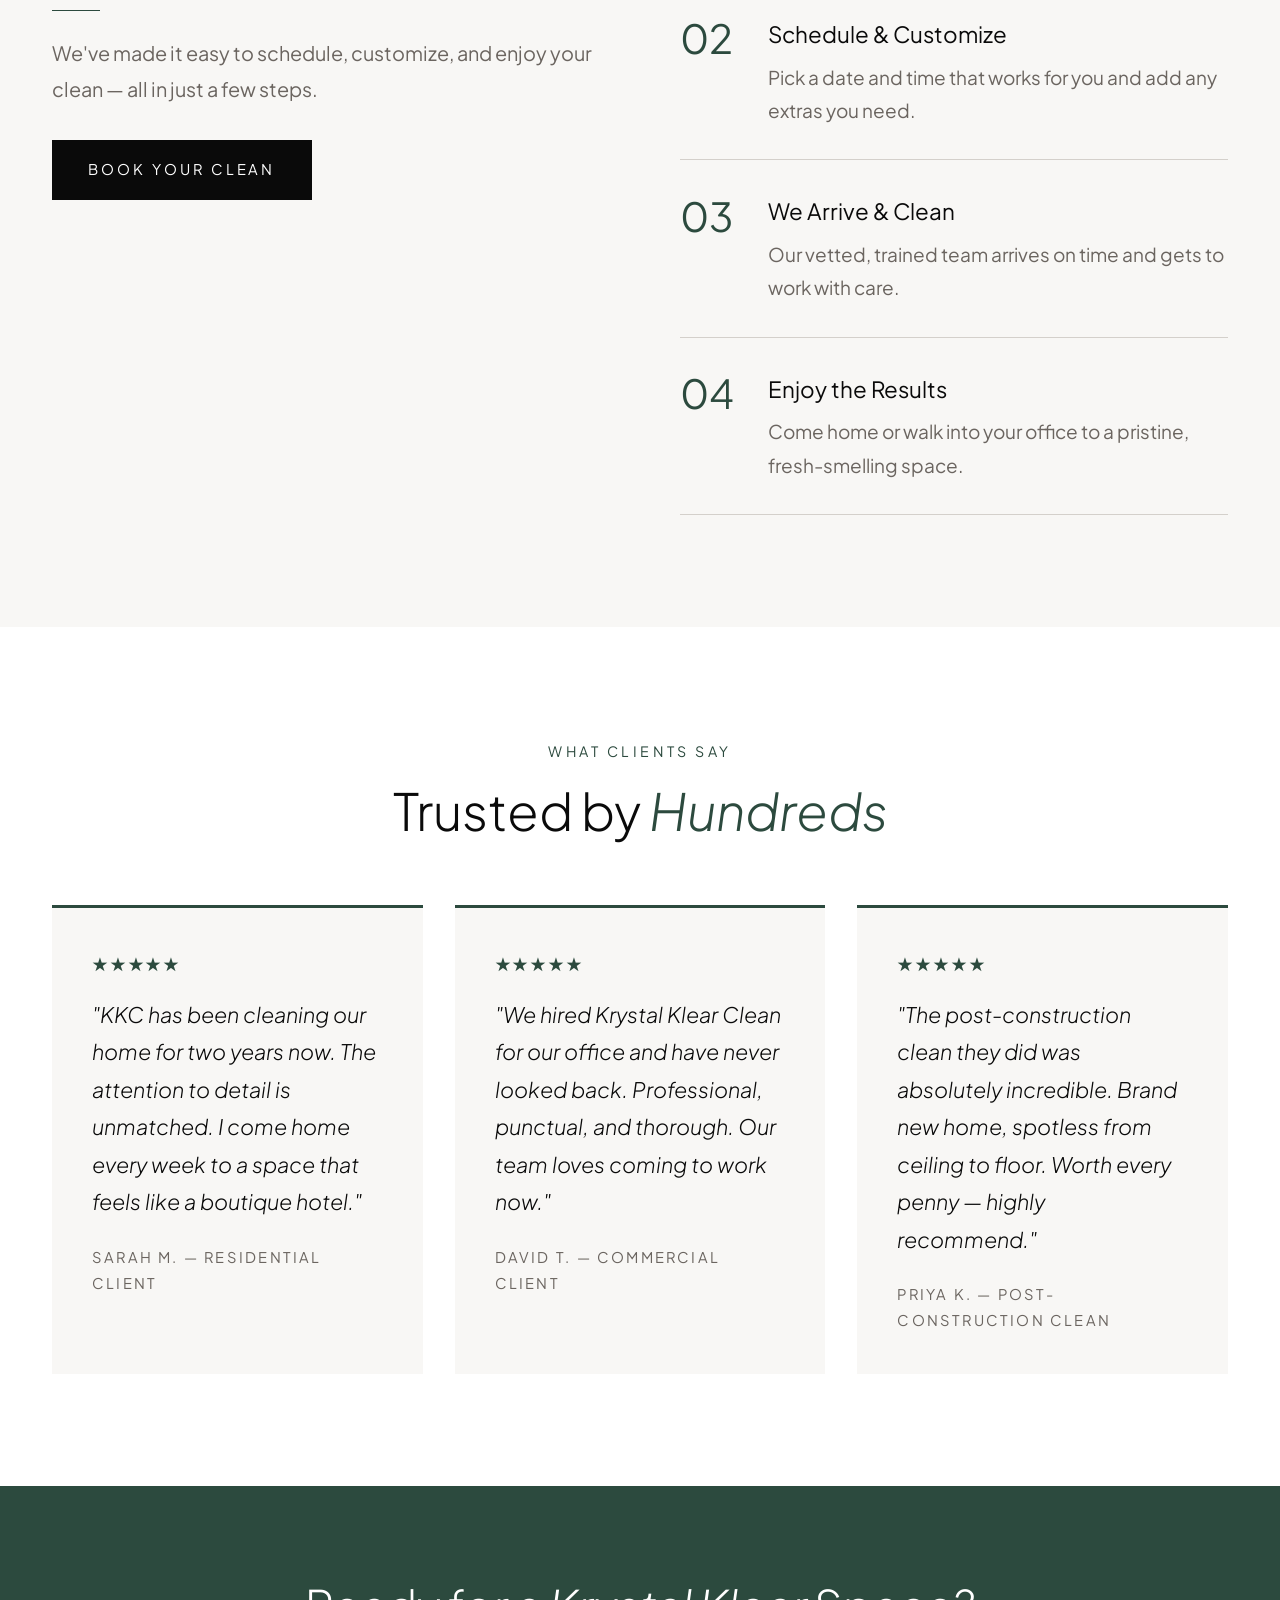
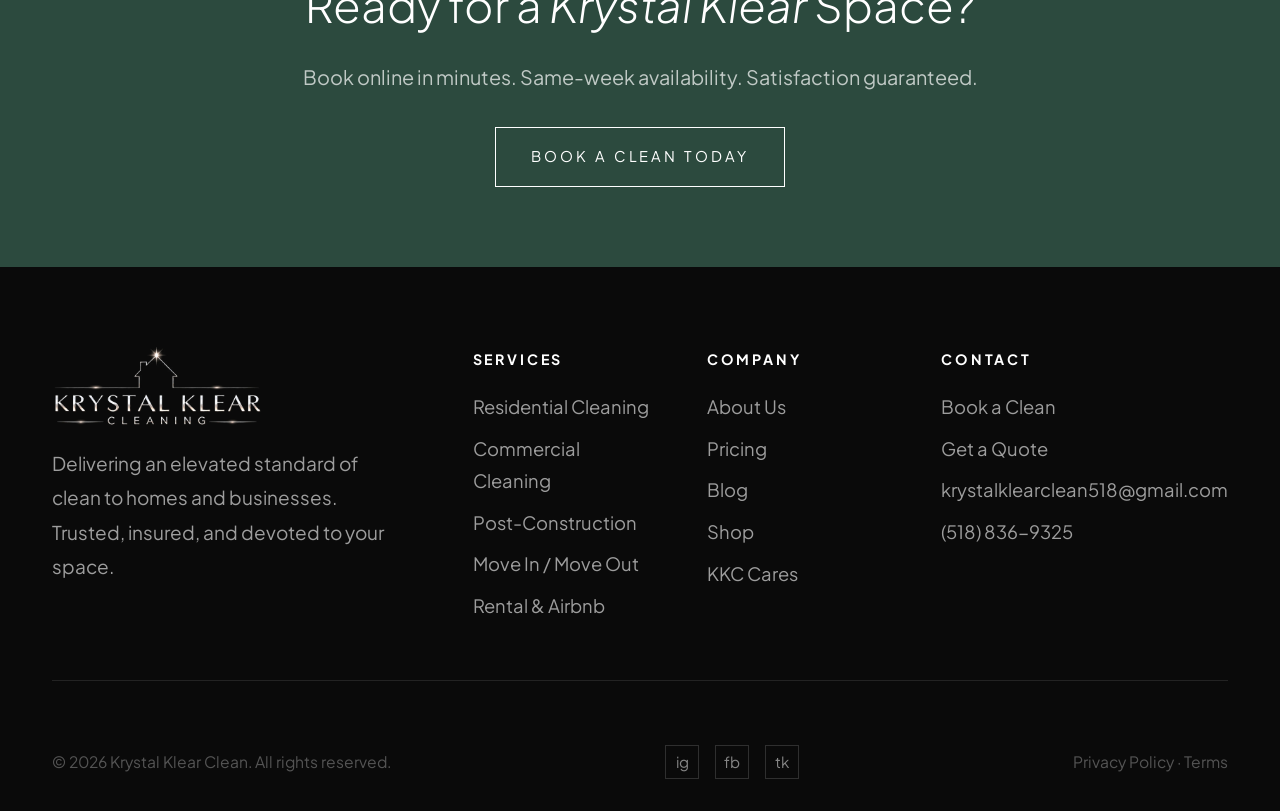
==== commit 9effdde0: "Switch site font to Plus Jakarta Sans Co-Authored-By: Claude Opus 5.5 <noreply@anthropic.com>" ====
--- a/index.html
+++ b/index.html
@@ -10,7 +10,7 @@
   <link rel="apple-touch-icon" href="assets/apple-touch-icon.png?v=3">
   <link rel="preconnect" href="https://fonts.googleapis.com">
   <link rel="preconnect" href="https://fonts.gstatic.com" crossorigin>
-  <link href="https://fonts.googleapis.com/css2?family=Cormorant+Garamond:ital,wght@0,300;0,400;0,500;1,300;1,400&family=Jost:wght@300;400;500;600&display=swap" rel="stylesheet">
+  <link href="https://fonts.googleapis.com/css2?family=Plus+Jakarta+Sans:ital,wght@0,300;0,400;0,500;0,600;1,300;1,400&display=swap" rel="stylesheet">
   <link rel="stylesheet" href="assets/kkc.css">
   <style>
 /* ─── HERO ─── */
--- a/assets/kkc.css
+++ b/assets/kkc.css
@@ -1,4 +1,4 @@
-@import url('https://fonts.googleapis.com/css2?family=Cormorant+Garamond:ital,wght@0,300;0,400;0,500;1,300;1,400&family=Jost:wght@300;400;500;600&display=swap');
+@import url('https://fonts.googleapis.com/css2?family=Plus+Jakarta+Sans:ital,wght@0,300;0,400;0,500;0,600;1,300;1,400&display=swap');
 
 :root {
   --black:      #0a0a0a;
@@ -9,8 +9,8 @@
   --dark-gray:  #6b6560;
   --green:      #2c4a3e;
   --green-light: #6fbf9a;
-  --font-serif: 'Cormorant Garamond', Georgia, serif;
-  --font-sans:  'Jost', 'Helvetica Neue', Arial, sans-serif;
+  --font-serif: 'Plus Jakarta Sans', 'Helvetica Neue', Arial, sans-serif;
+  --font-sans:  'Plus Jakarta Sans', 'Helvetica Neue', Arial, sans-serif;
   --max-w:      1240px;
   --transition: 0.3s ease;
 }
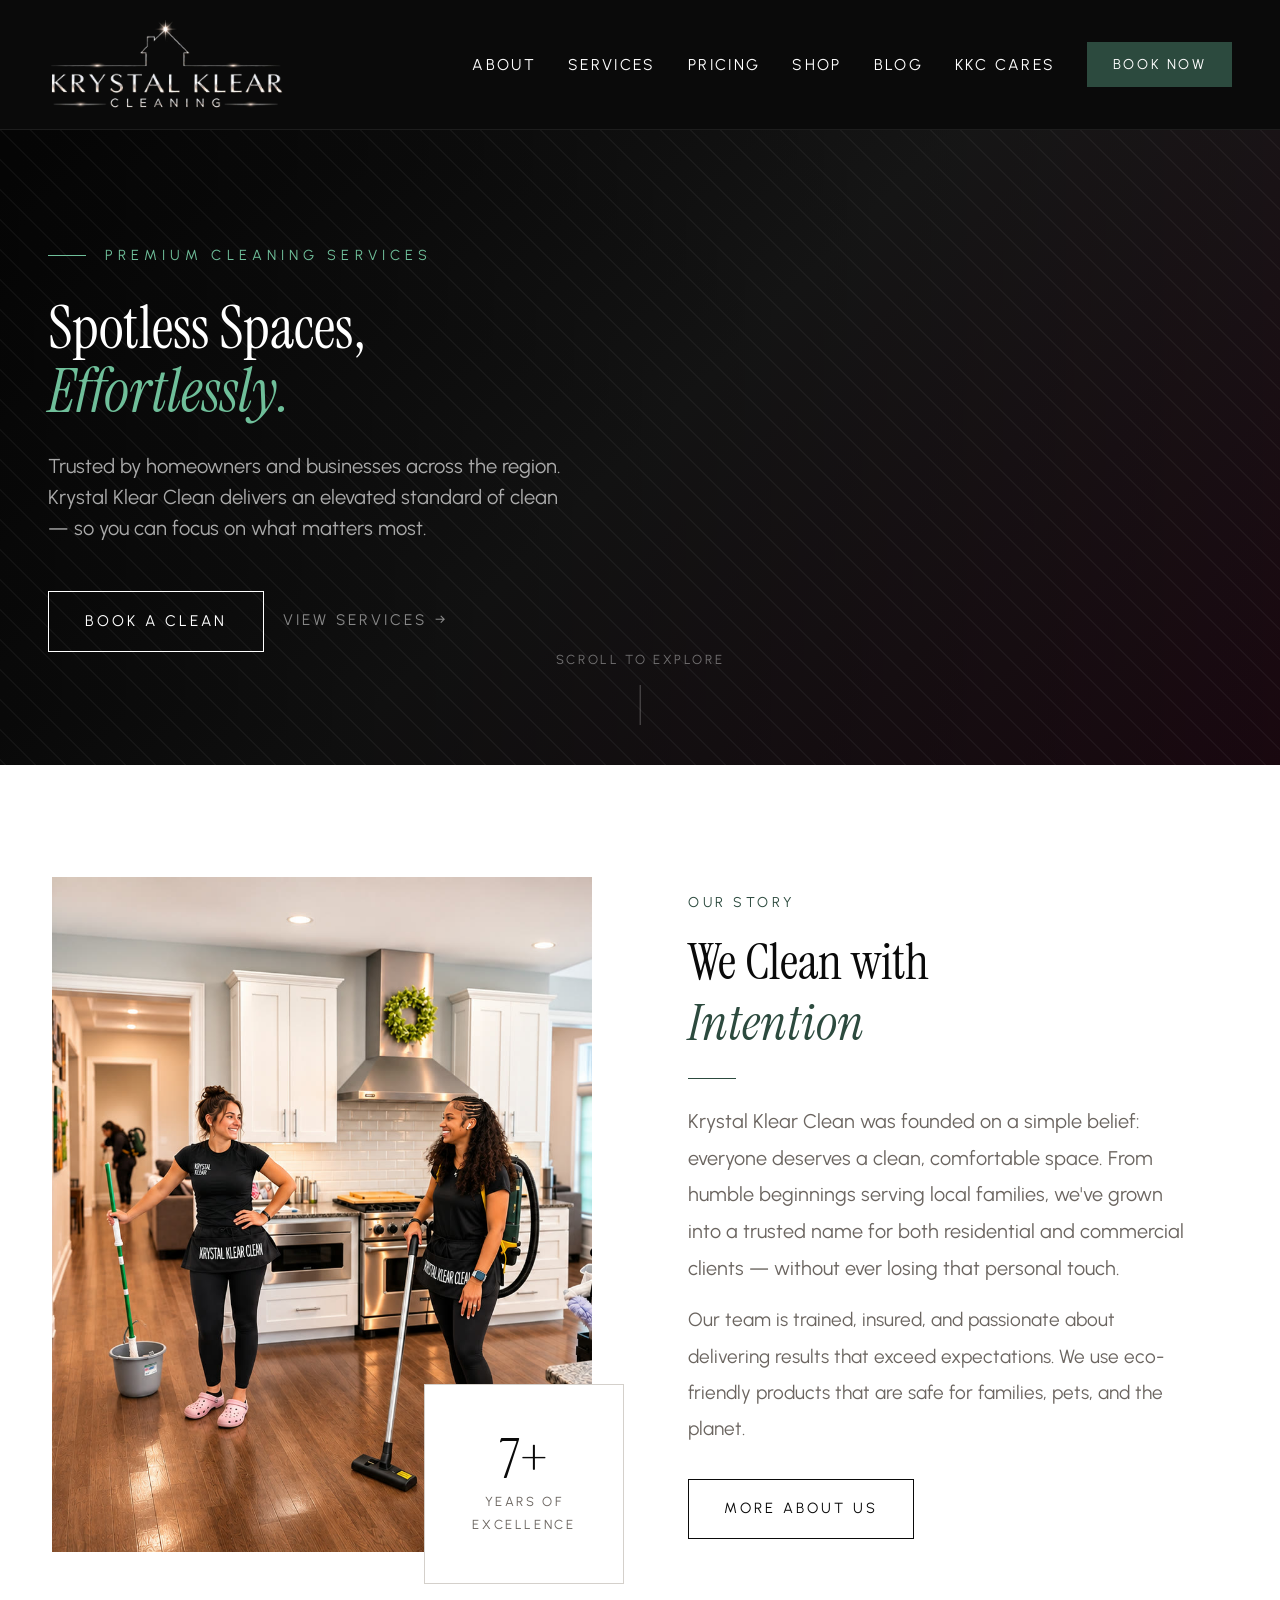
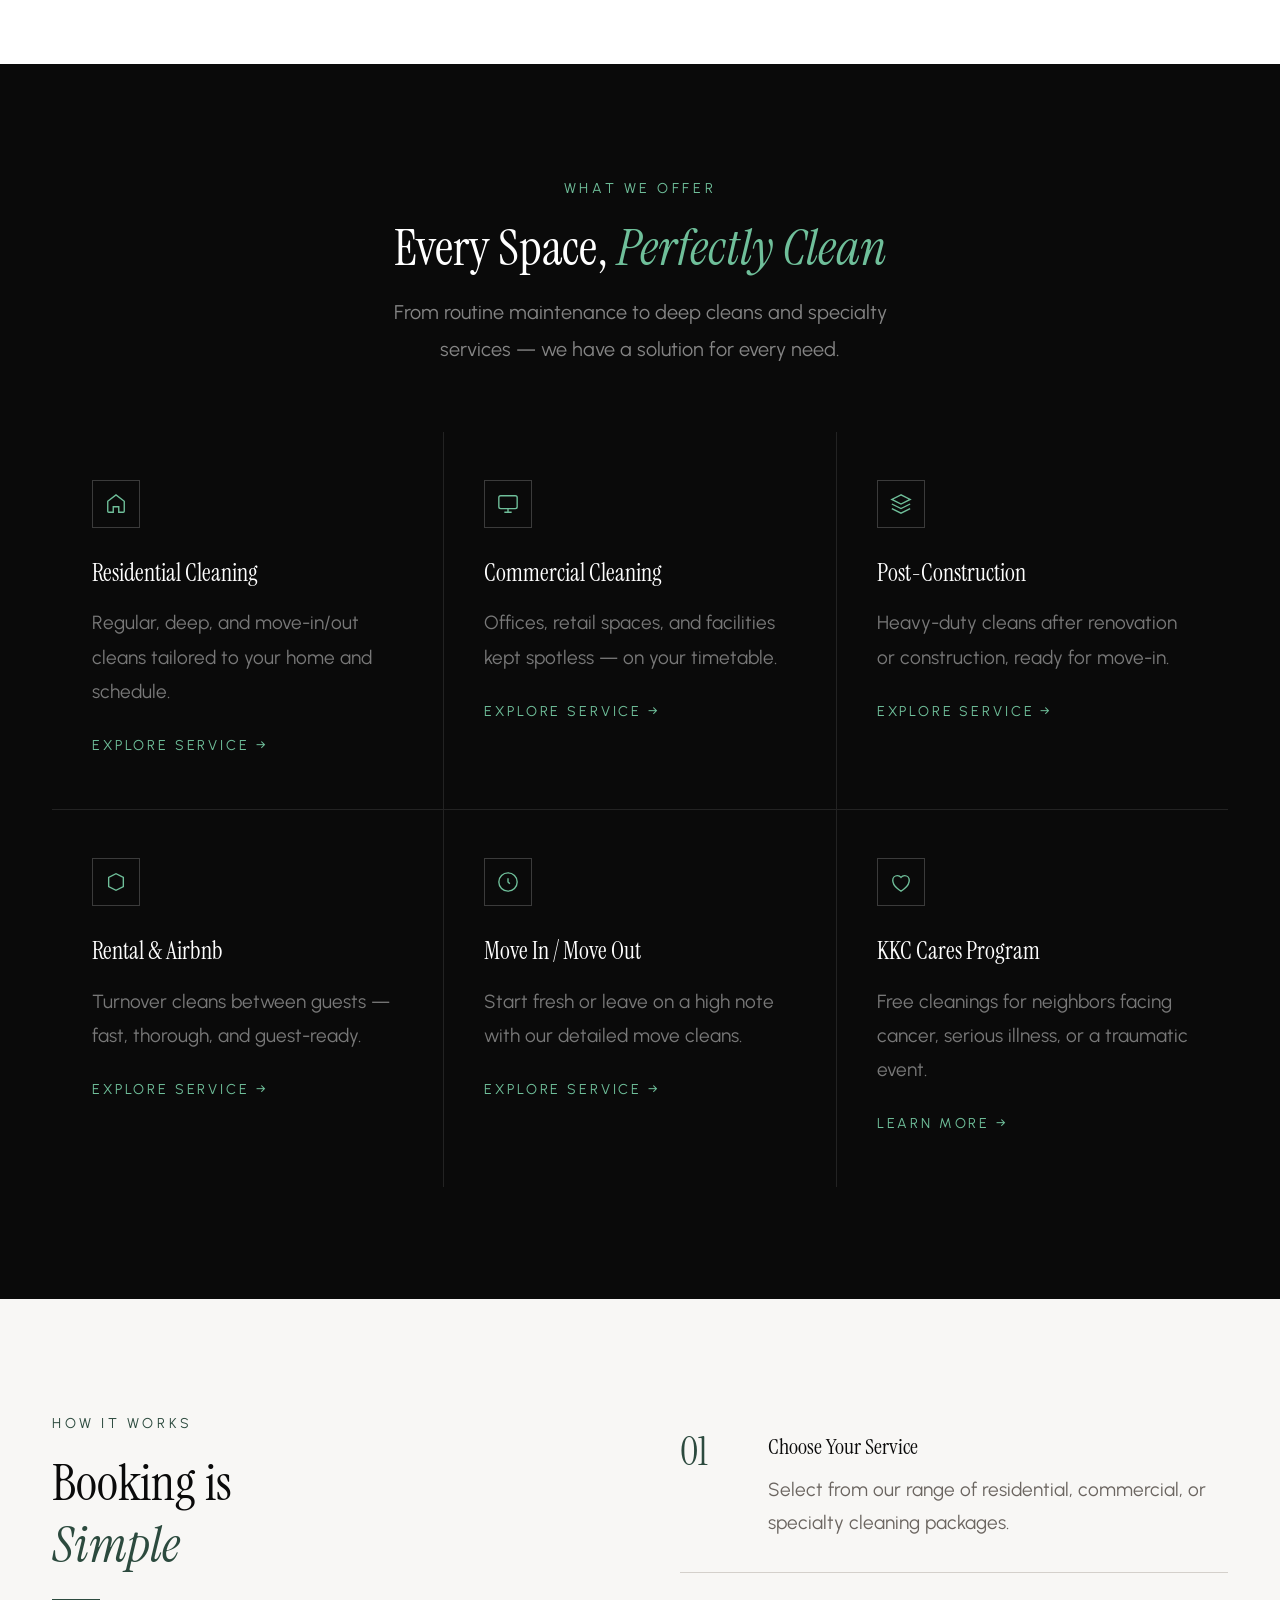
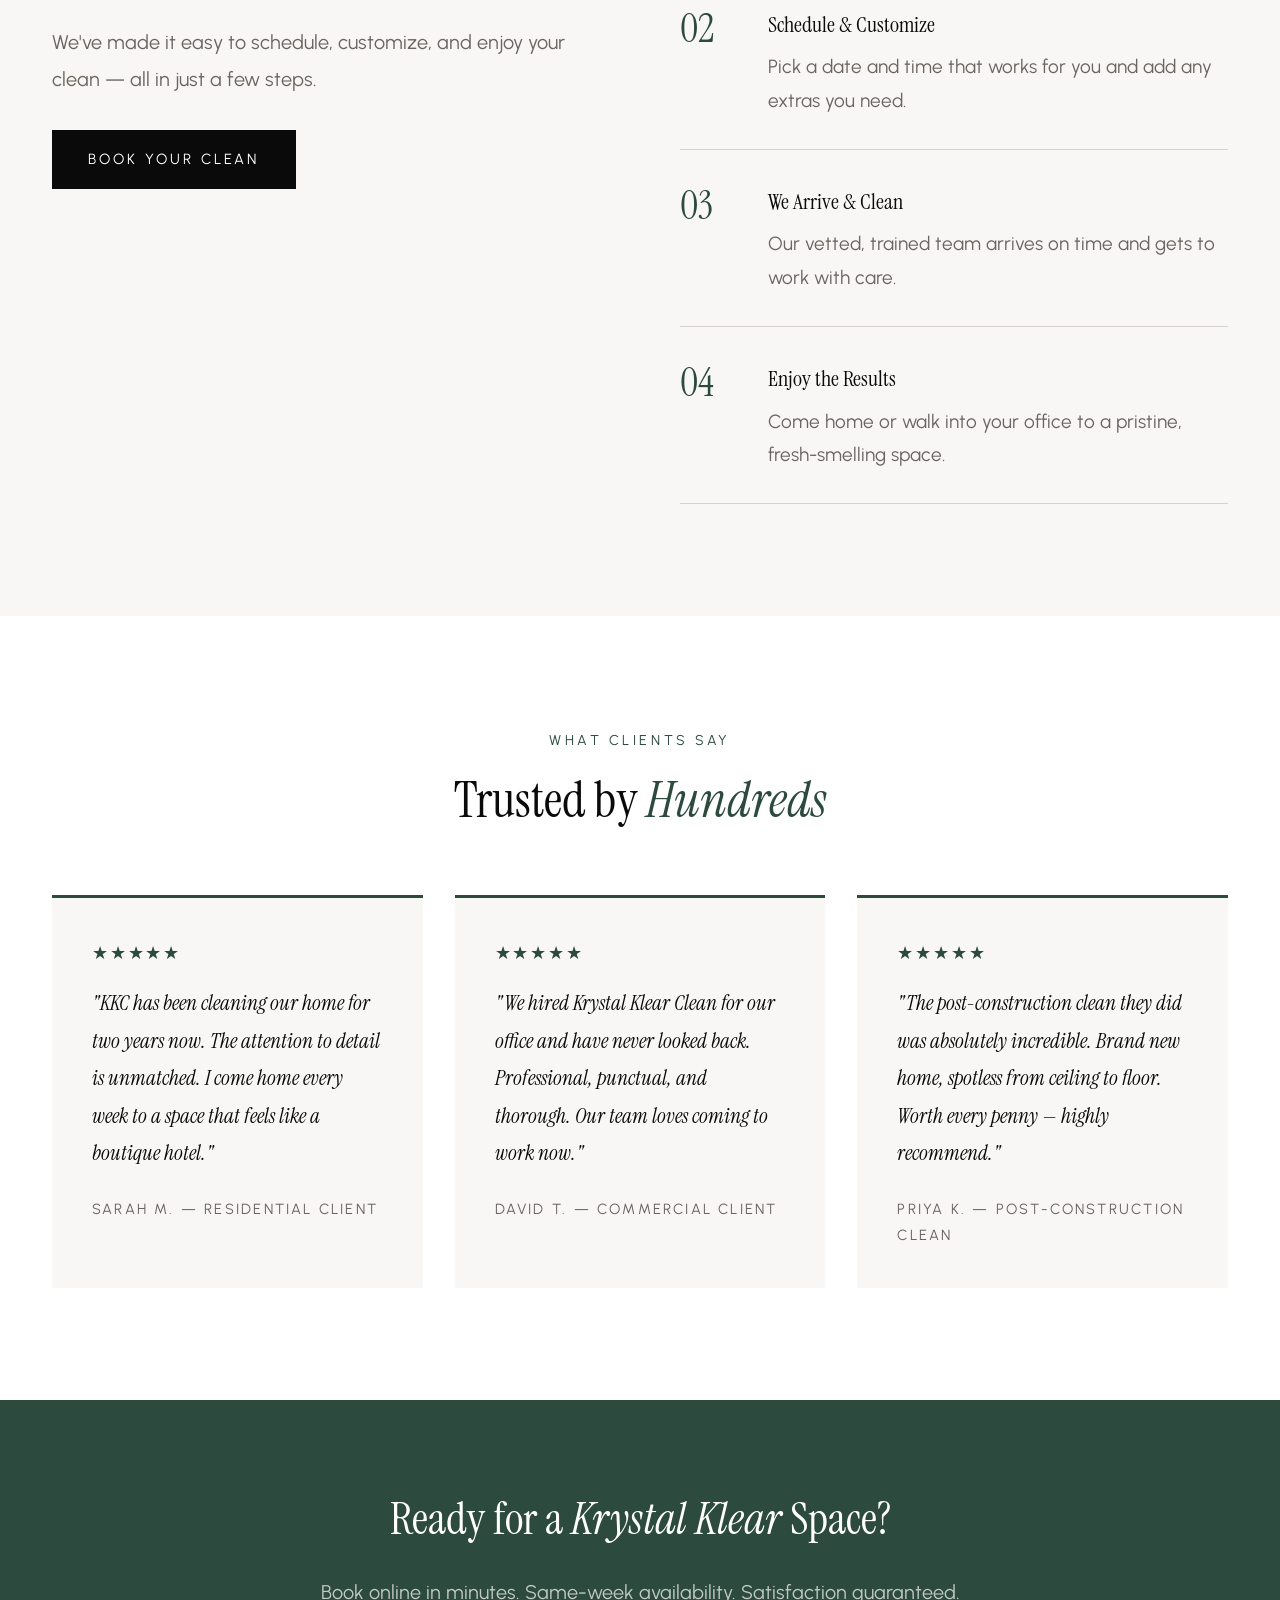
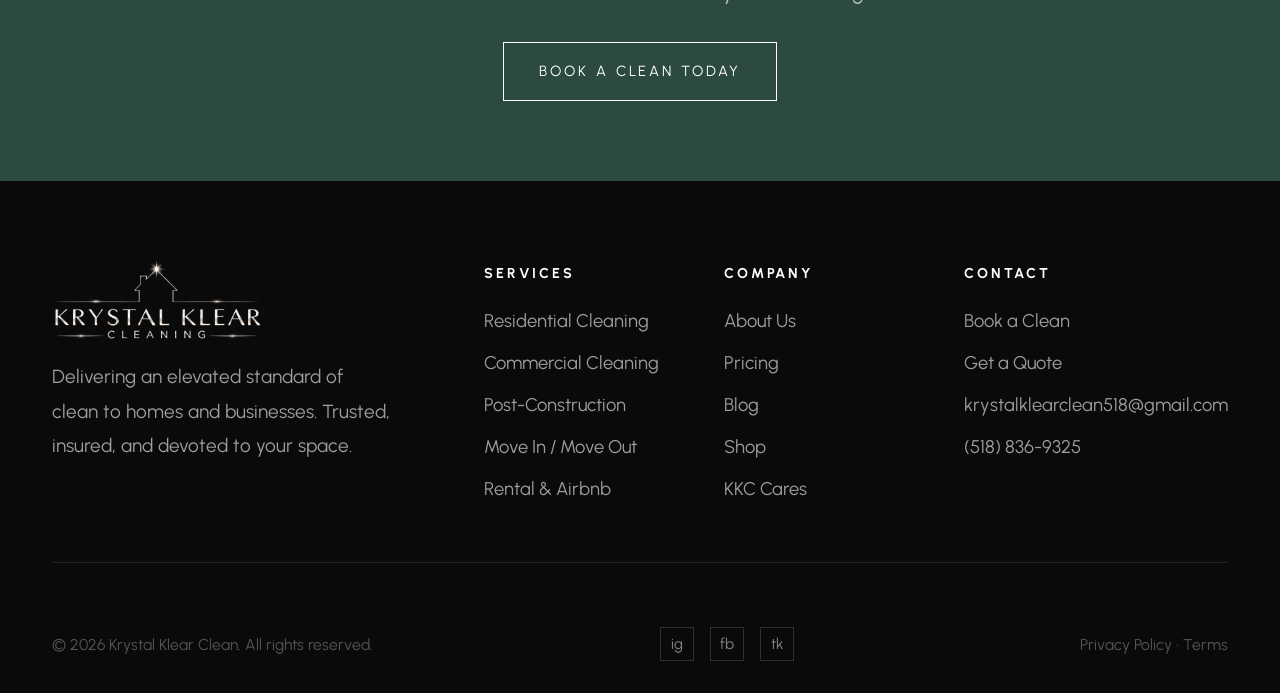
==== commit efe86711: "Fonts: Instrument Serif headings, Urbanist body Co-Authored-By: Claude Opus 5.5 <noreply@anthropic.c" ====
--- a/index.html
+++ b/index.html
@@ -10,7 +10,7 @@
   <link rel="apple-touch-icon" href="assets/apple-touch-icon.png?v=3">
   <link rel="preconnect" href="https://fonts.googleapis.com">
   <link rel="preconnect" href="https://fonts.gstatic.com" crossorigin>
-  <link href="https://fonts.googleapis.com/css2?family=Plus+Jakarta+Sans:ital,wght@0,300;0,400;0,500;0,600;1,300;1,400&display=swap" rel="stylesheet">
+  <link href="https://fonts.googleapis.com/css2?family=Instrument+Serif:ital@0;1&family=Urbanist:ital,wght@0,300;0,400;0,500;0,600;1,400&display=swap" rel="stylesheet">
   <link rel="stylesheet" href="assets/kkc.css">
   <style>
 /* ─── HERO ─── */
--- a/assets/kkc.css
+++ b/assets/kkc.css
@@ -1,4 +1,4 @@
-@import url('https://fonts.googleapis.com/css2?family=Plus+Jakarta+Sans:ital,wght@0,300;0,400;0,500;0,600;1,300;1,400&display=swap');
+@import url('https://fonts.googleapis.com/css2?family=Instrument+Serif:ital@0;1&family=Urbanist:ital,wght@0,300;0,400;0,500;0,600;1,400&display=swap');
 
 :root {
   --black:      #0a0a0a;
@@ -9,8 +9,8 @@
   --dark-gray:  #6b6560;
   --green:      #2c4a3e;
   --green-light: #6fbf9a;
-  --font-serif: 'Plus Jakarta Sans', 'Helvetica Neue', Arial, sans-serif;
-  --font-sans:  'Plus Jakarta Sans', 'Helvetica Neue', Arial, sans-serif;
+  --font-serif: 'Instrument Serif', Georgia, serif;
+  --font-sans:  'Urbanist', 'Helvetica Neue', Arial, sans-serif;
   --max-w:      1240px;
   --transition: 0.3s ease;
 }
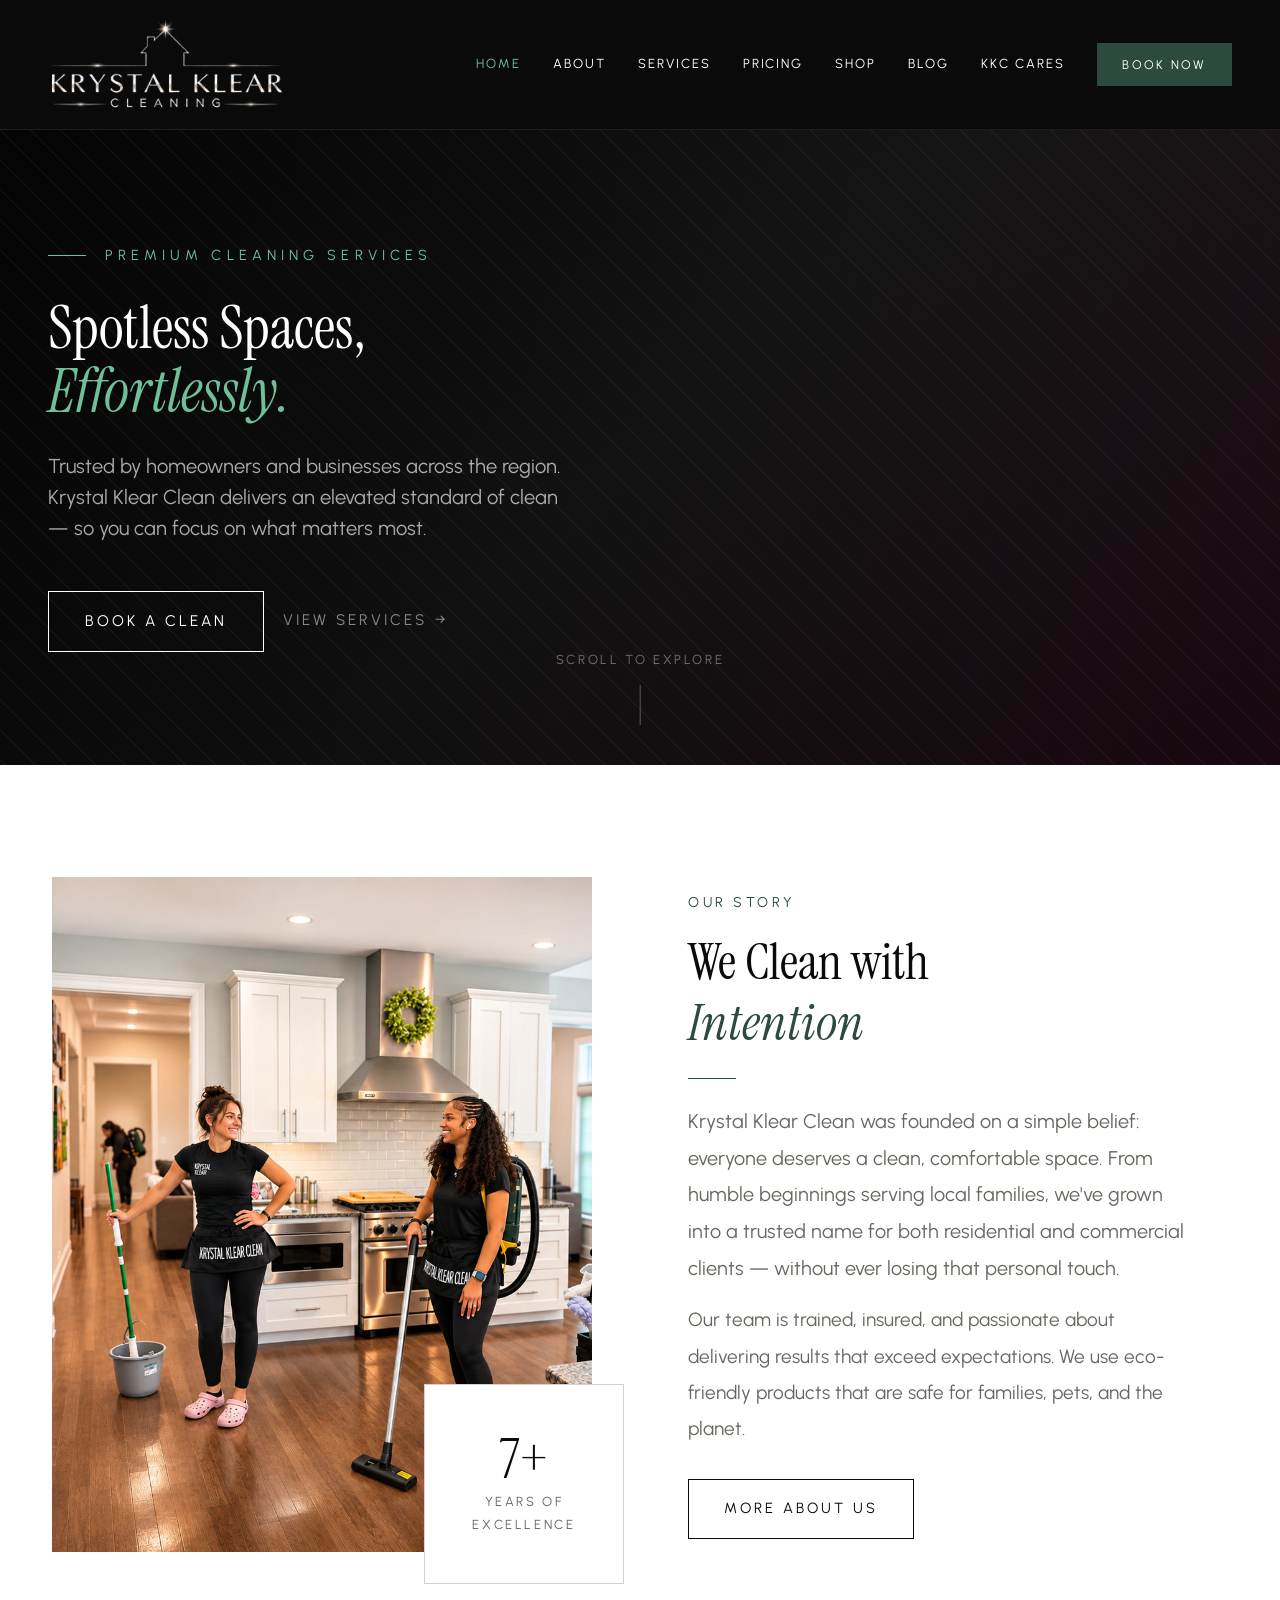
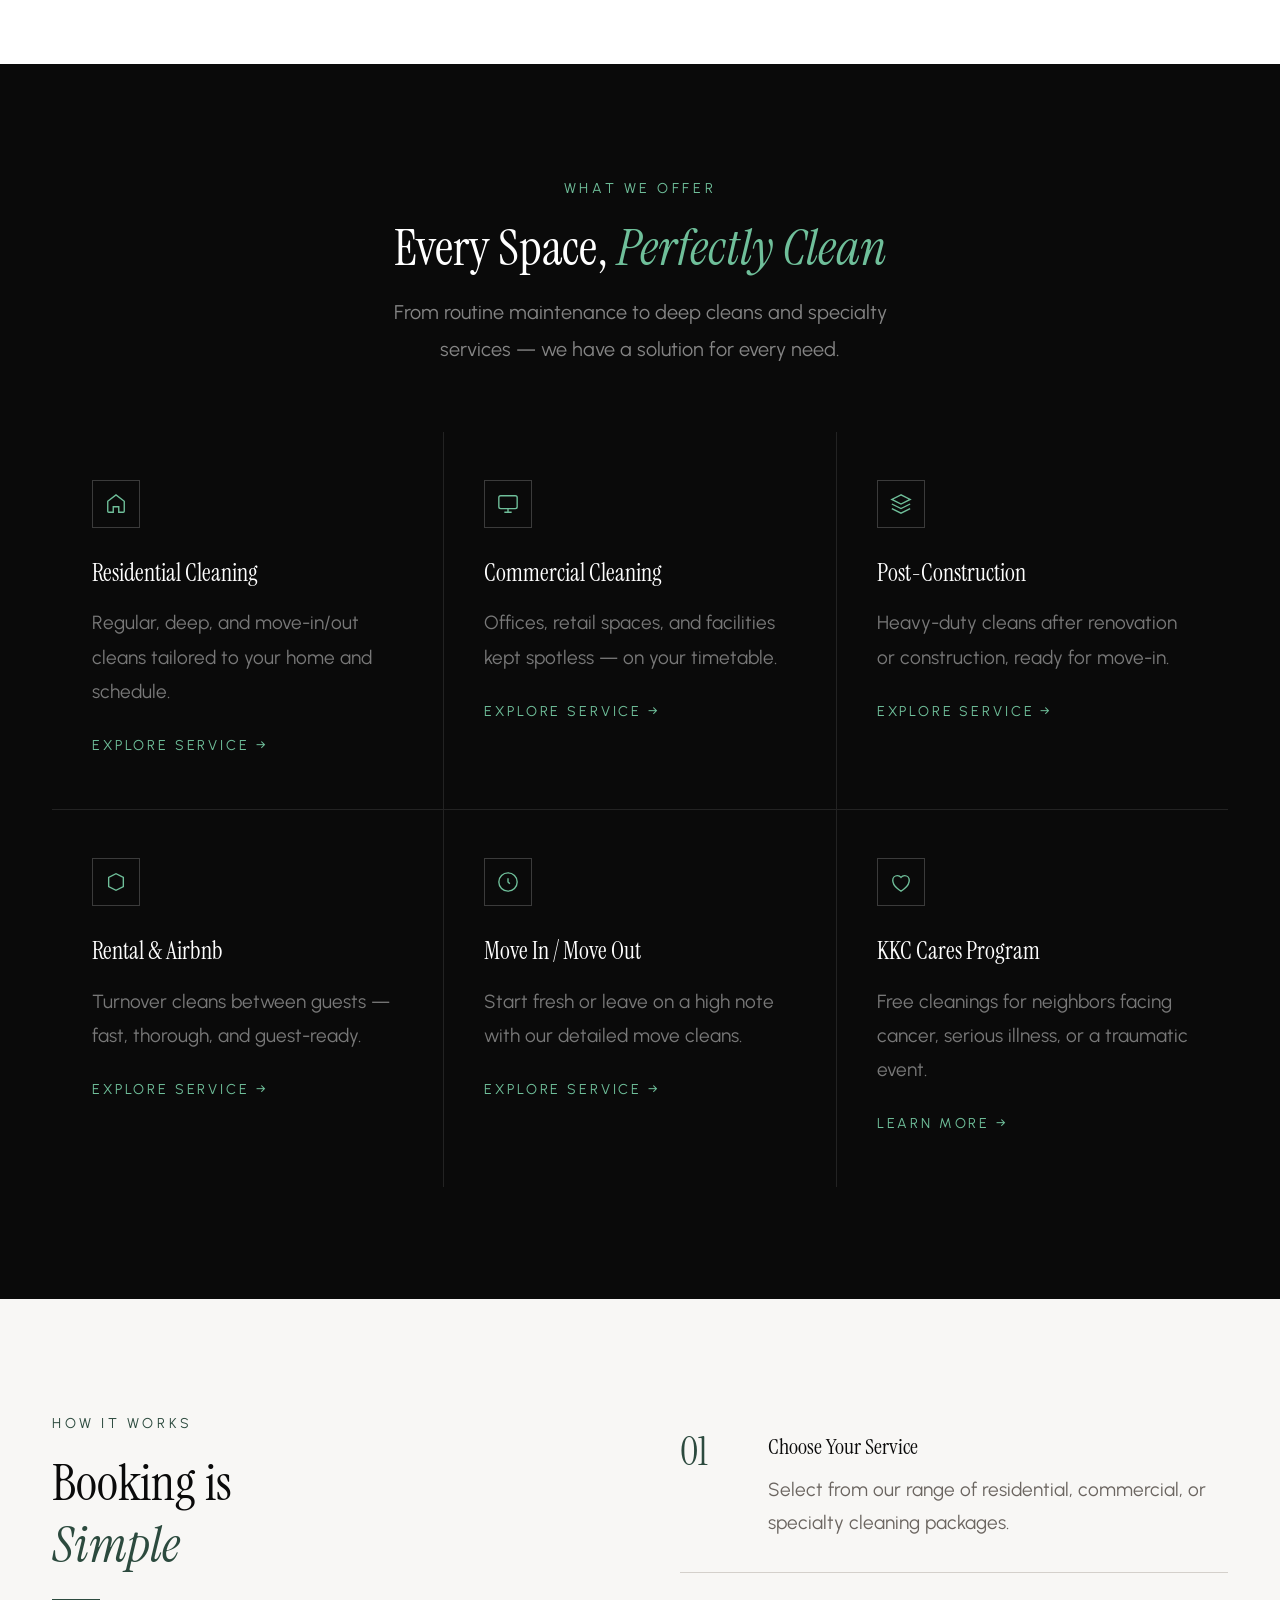
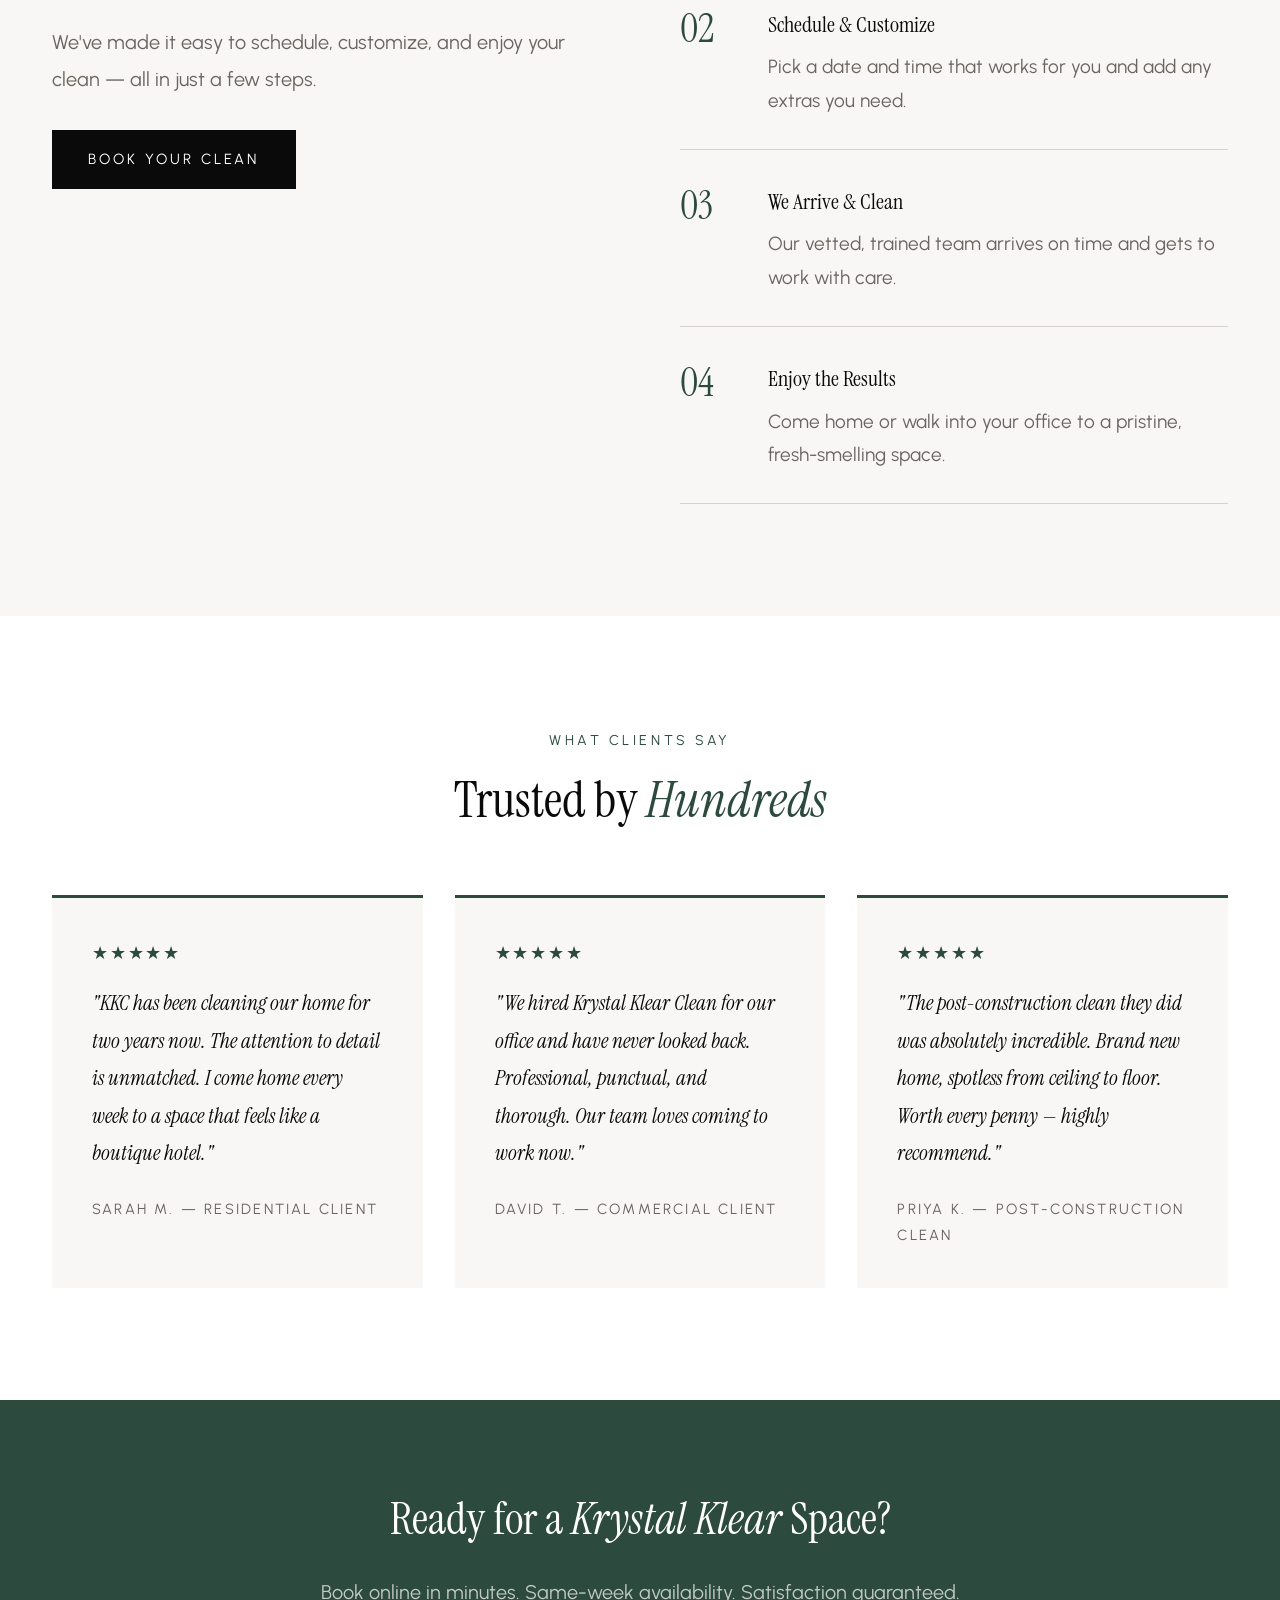
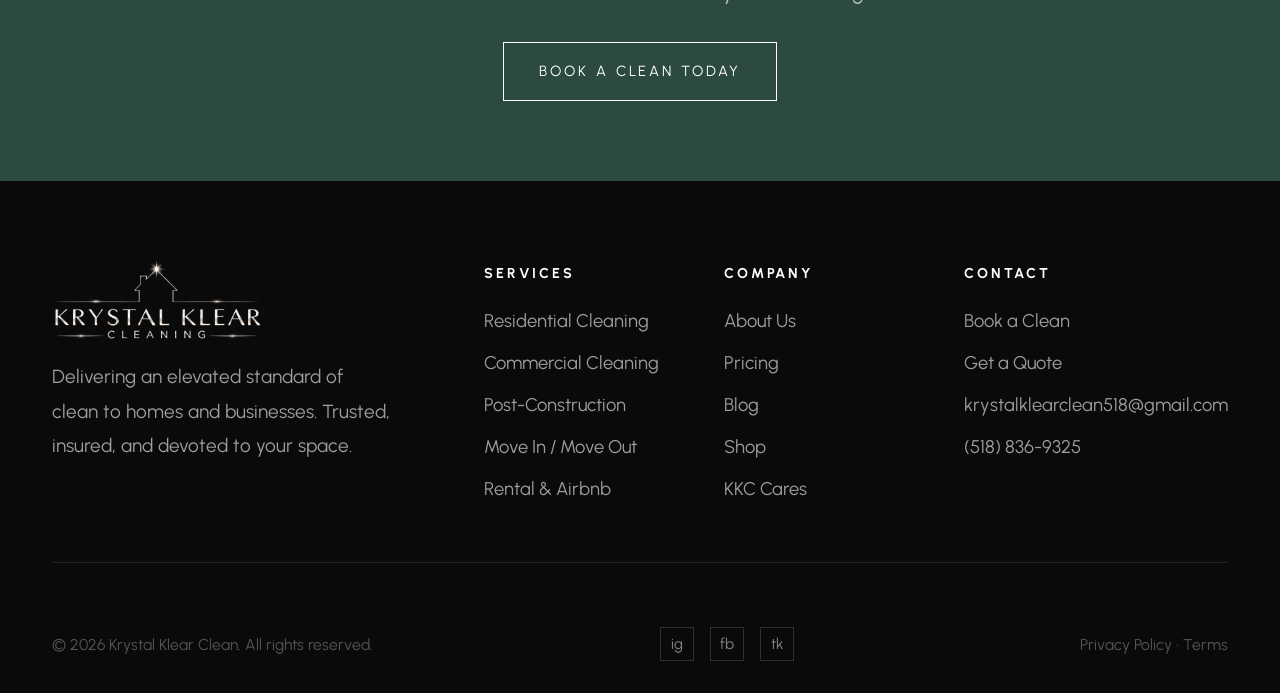
==== commit f96c1632: "Add Home to nav; smaller nav text Co-Authored-By: Claude Opus 5.5 <noreply@anthropic.com>" ====
--- a/index.html
+++ b/index.html
@@ -84,6 +84,7 @@
 <header class="site-header">
   <div class="logo"><a href="index.html"><img src="assets/kkc-logo-shiny.webp?v=2" alt="Krystal Klear Clean"></a></div>
   <nav class="site-nav">
+    <a href="index.html" class="active">Home</a>
     <a href="about.html">About</a>
     <a href="services.html">Services</a>
     <a href="pricing.html">Pricing</a>
--- a/assets/kkc.css
+++ b/assets/kkc.css
@@ -32,11 +32,11 @@
 .site-header .logo { display: flex; align-items: center; }
 .site-header .logo img { height: 90px; width: auto; display: block; }
 .site-nav { display: flex; gap: 2rem; align-items: center; }
-.site-nav a { font-family: var(--font-sans); font-size: 0.98rem; letter-spacing: 0.15em; text-transform: uppercase; color: var(--white); transition: var(--transition); }
+.site-nav a { font-family: var(--font-sans); font-size: 0.82rem; letter-spacing: 0.15em; text-transform: uppercase; color: var(--white); transition: var(--transition); }
 .site-nav a:hover, .site-nav a.active { color: var(--green-light); }
 .site-nav .btn-nav {
   background: var(--green); color: var(--white); padding: 0.65rem 1.6rem;
-  font-size: 0.89rem; letter-spacing: 0.18em; text-transform: uppercase;
+  font-size: 0.78rem; letter-spacing: 0.18em; text-transform: uppercase;
   transition: var(--transition);
 }
 .site-nav .btn-nav:hover { background: var(--green-light); color: var(--black); }
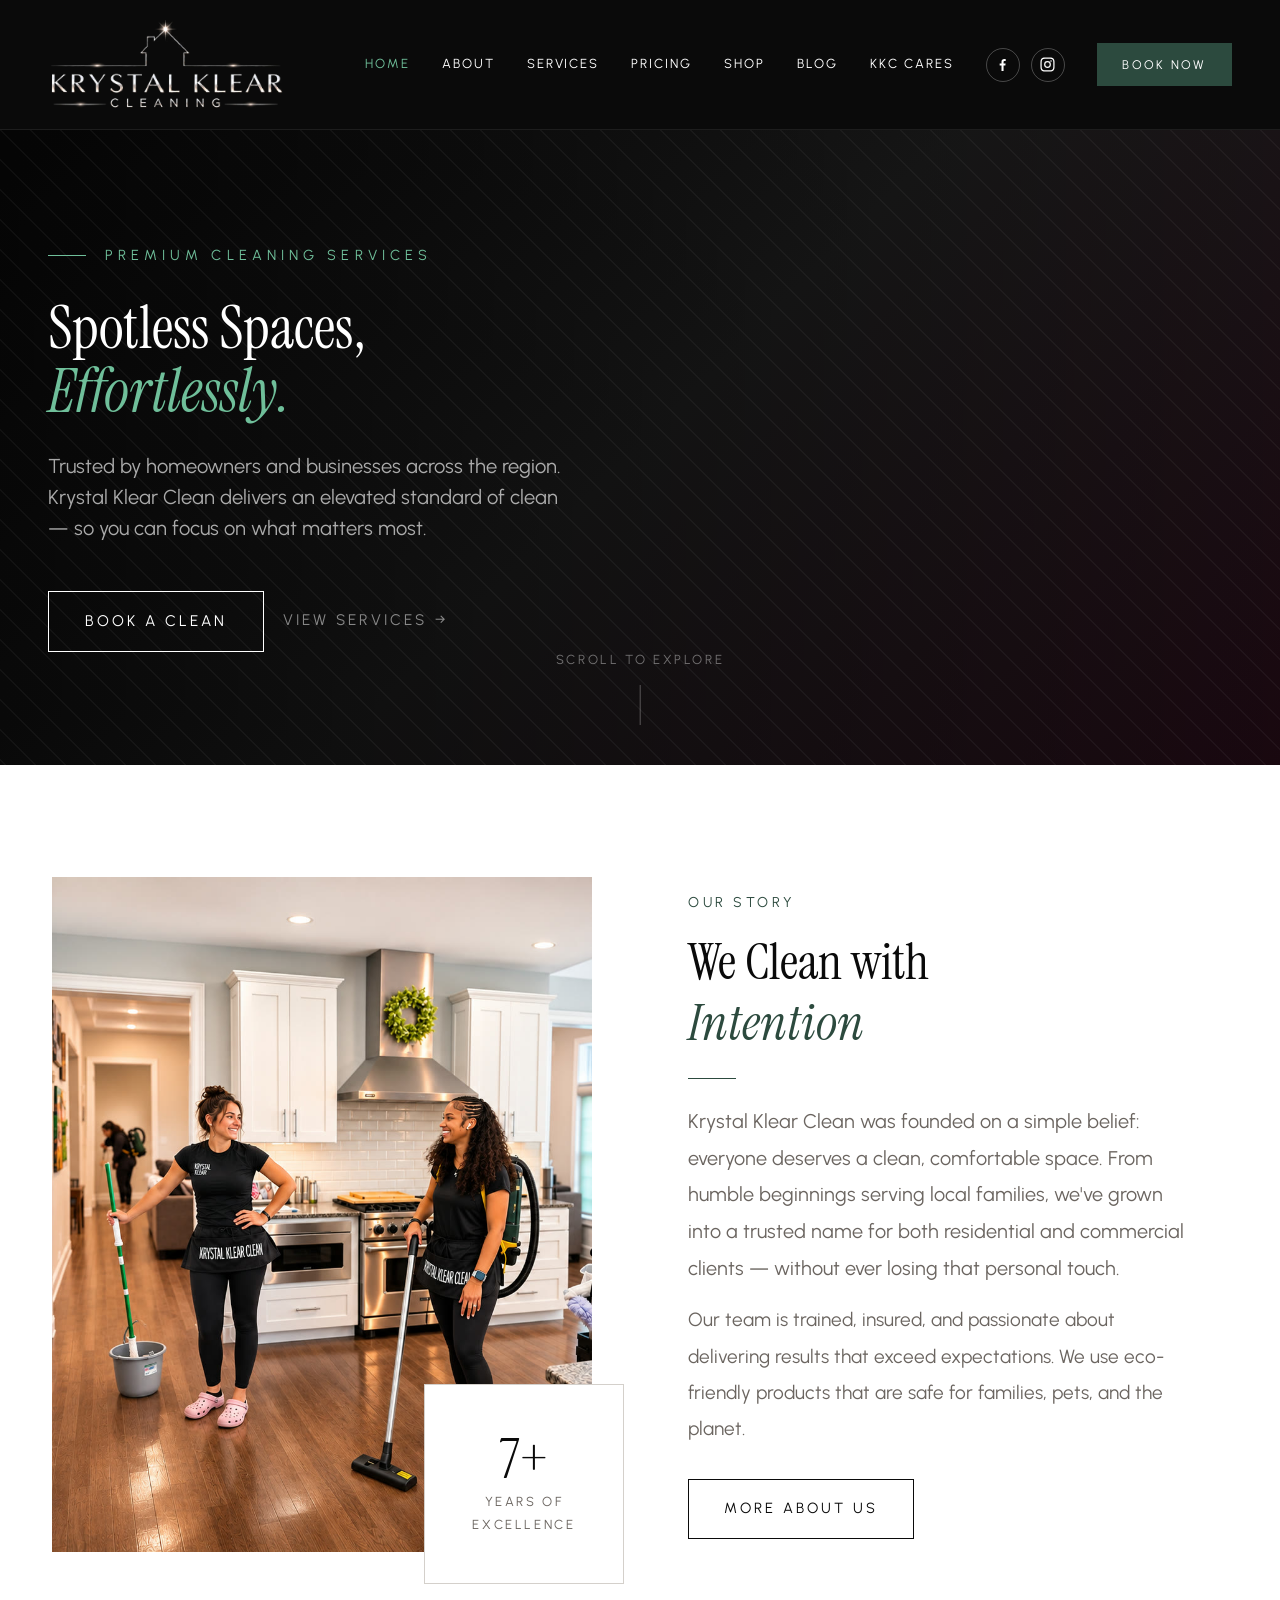
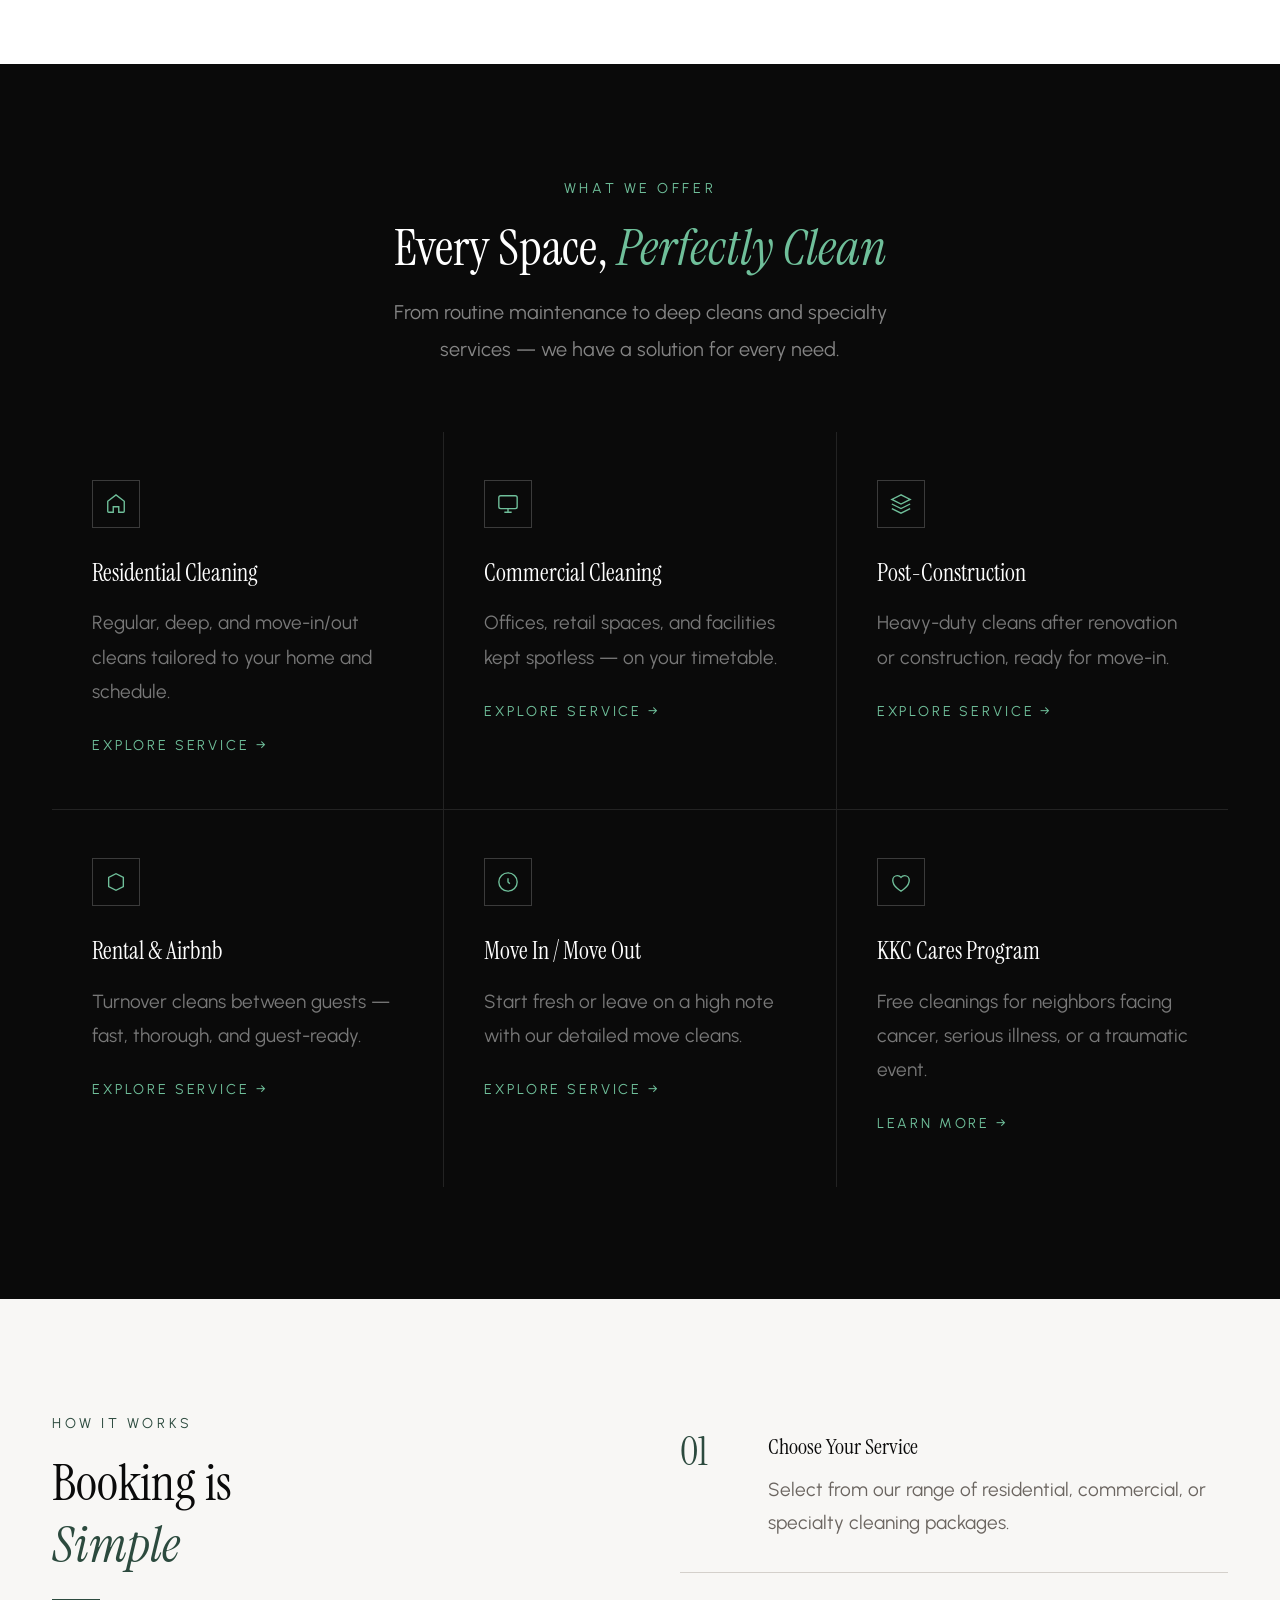
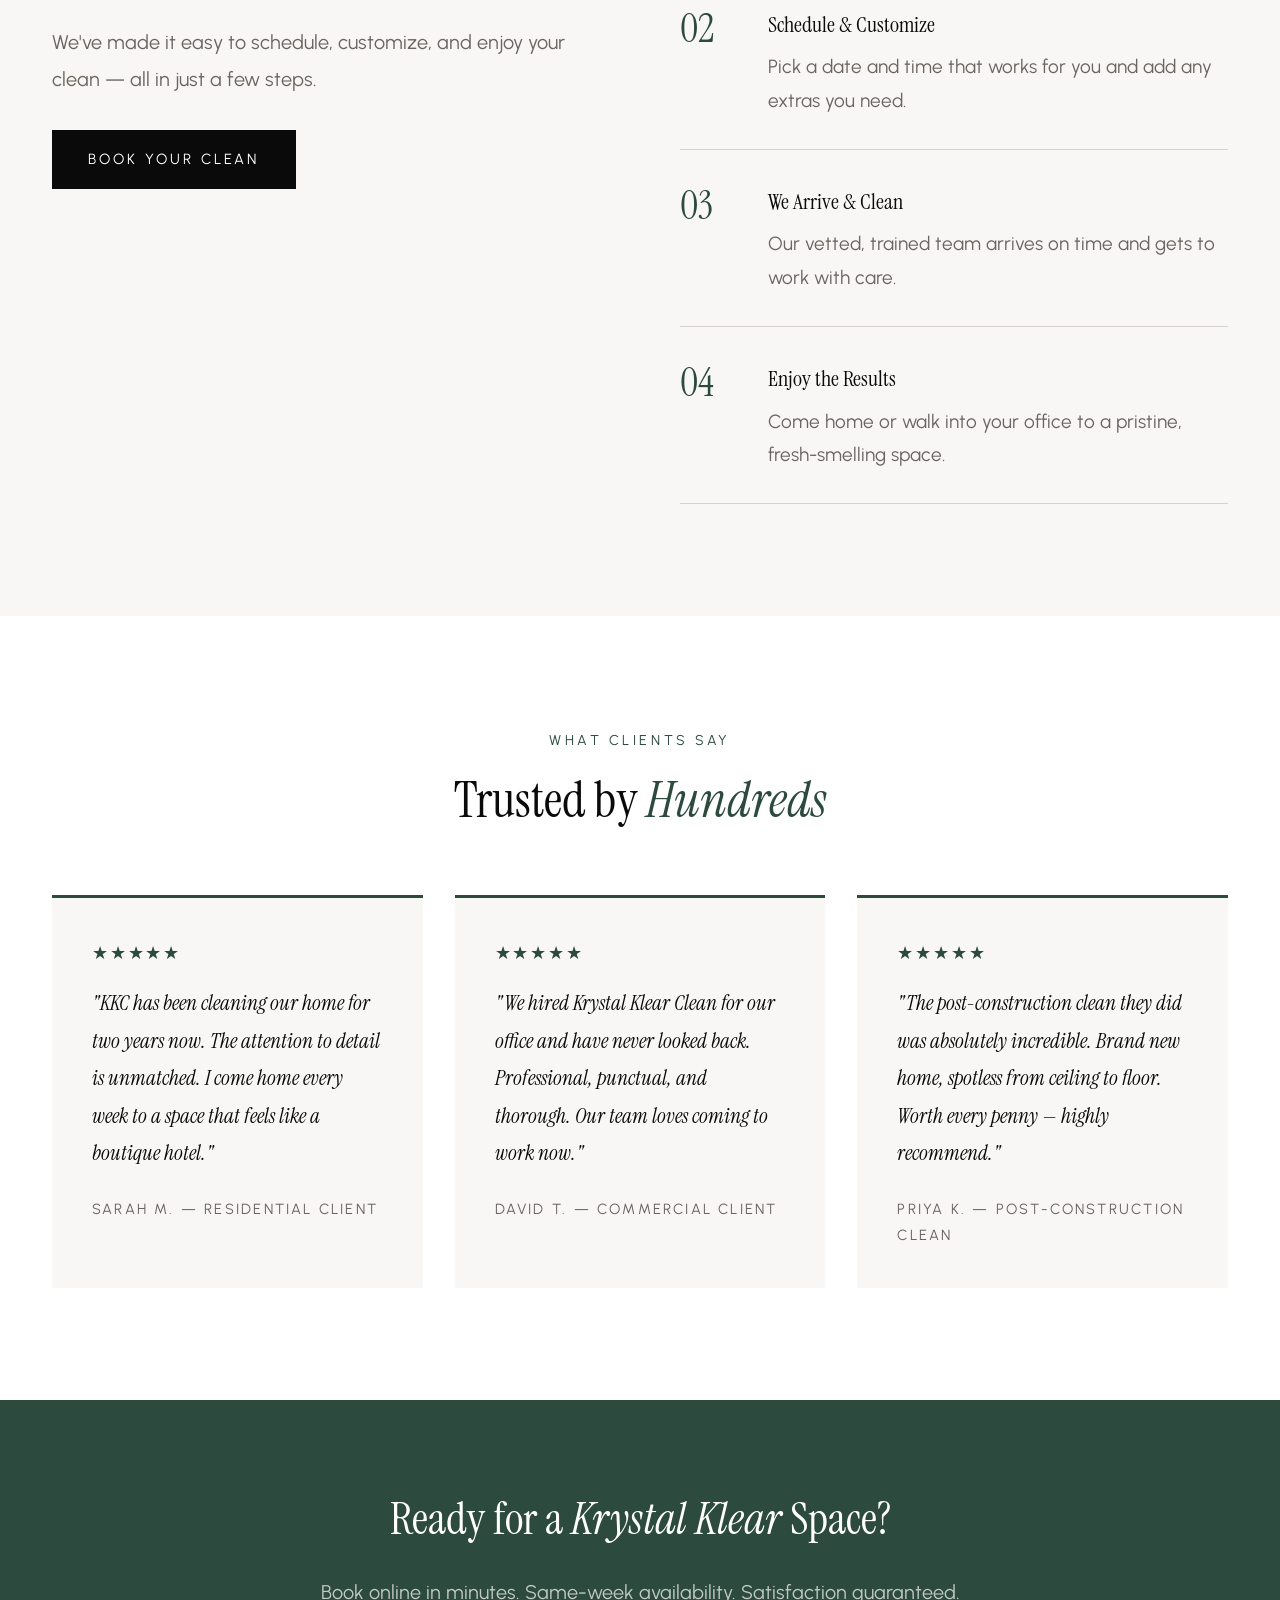
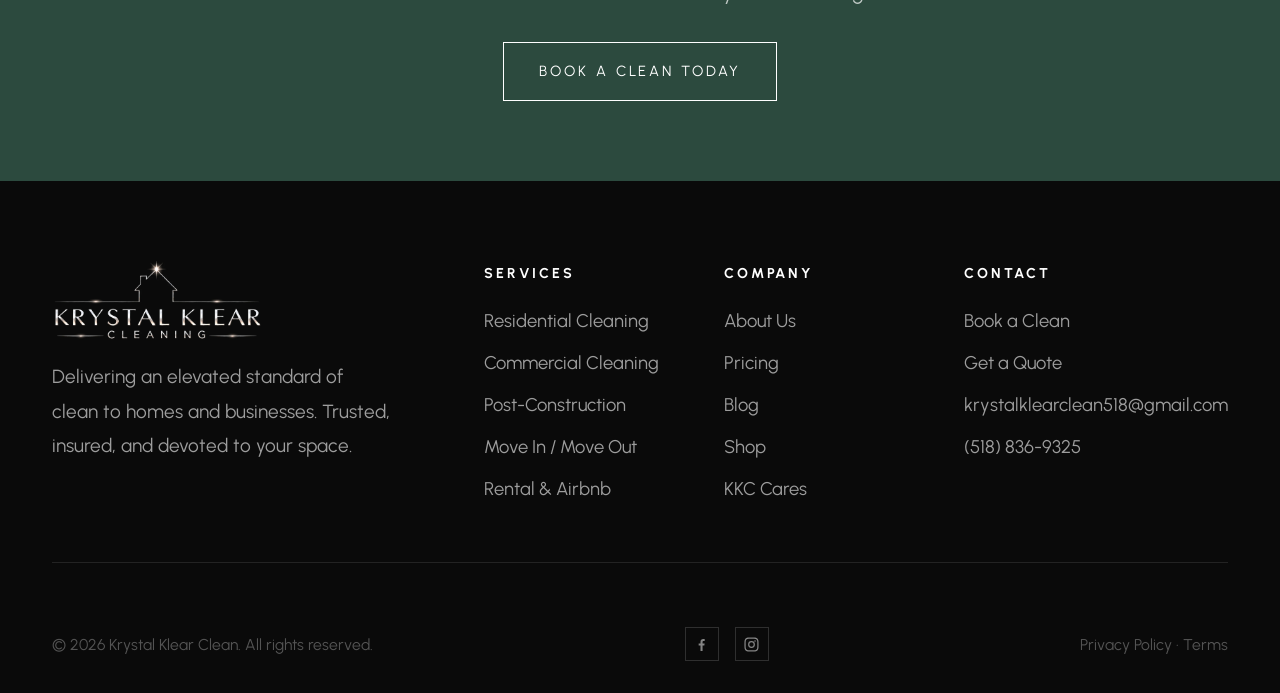
==== commit 3cb89038: "Add Facebook and Instagram icons to nav and footer Co-Authored-By: Claude Opus 5.5 <noreply@anthropi" ====
--- a/index.html
+++ b/index.html
@@ -91,6 +91,7 @@
     <a href="shop.html">Shop</a>
     <a href="blog.html">Blog</a>
     <a href="kkc-cares.html">KKC Cares</a>
+    <a href="https://www.facebook.com/Krystalklearcleanllc" class="nav-social" target="_blank" rel="noopener" aria-label="Krystal Klear Clean on Facebook"><svg viewBox="0 0 24 24" aria-hidden="true"><path d="M13.5 21v-7.5h2.5l.4-3h-2.9V8.6c0-.9.3-1.5 1.5-1.5h1.5V4.4c-.3 0-1.2-.1-2.2-.1-2.2 0-3.7 1.3-3.7 3.8v2.4H8v3h2.6V21h2.9z"/></svg></a><a href="https://www.instagram.com/Krystalklearcleanllc" class="nav-social" target="_blank" rel="noopener" aria-label="Krystal Klear Clean on Instagram"><svg viewBox="0 0 24 24" aria-hidden="true"><path d="M12 7.2a4.8 4.8 0 1 0 0 9.6 4.8 4.8 0 0 0 0-9.6zm0 7.9a3.1 3.1 0 1 1 0-6.2 3.1 3.1 0 0 1 0 6.2zm5-9.2a1.1 1.1 0 1 0 0 2.2 1.1 1.1 0 0 0 0-2.2zM21.9 7.9c-.1-1.6-.4-3-1.6-4.2S17.7 2.2 16.1 2.1C14.5 2 9.5 2 7.9 2.1c-1.6.1-3 .4-4.2 1.6S2.2 6.3 2.1 7.9C2 9.5 2 14.5 2.1 16.1c.1 1.6.4 3 1.6 4.2s2.6 1.5 4.2 1.6c1.6.1 6.6.1 8.2 0 1.6-.1 3-.4 4.2-1.6s1.5-2.6 1.6-4.2c.1-1.6.1-6.6 0-8.2zm-2.1 10a3.3 3.3 0 0 1-1.9 1.9c-1.3.5-4.3.4-5.9.4s-4.6.1-5.9-.4a3.3 3.3 0 0 1-1.9-1.9c-.5-1.3-.4-4.3-.4-5.9s-.1-4.6.4-5.9a3.3 3.3 0 0 1 1.9-1.9c1.3-.5 4.3-.4 5.9-.4s4.6-.1 5.9.4a3.3 3.3 0 0 1 1.9 1.9c.5 1.3.4 4.3.4 5.9s.1 4.6-.4 5.9z"/></svg></a>
     <a href="contact.html" class="btn-nav">Book Now</a>
   </nav>
 </header>
@@ -246,7 +247,7 @@
     </div>
     <div class="footer-bottom">
       <span>&copy; 2026 Krystal Klear Clean. All rights reserved.</span>
-      <div class="footer-social"><a href="#">ig</a><a href="#">fb</a><a href="#">tk</a></div>
+      <div class="footer-social"><a href="https://www.facebook.com/Krystalklearcleanllc" target="_blank" rel="noopener" aria-label="Krystal Klear Clean on Facebook"><svg viewBox="0 0 24 24" aria-hidden="true"><path d="M13.5 21v-7.5h2.5l.4-3h-2.9V8.6c0-.9.3-1.5 1.5-1.5h1.5V4.4c-.3 0-1.2-.1-2.2-.1-2.2 0-3.7 1.3-3.7 3.8v2.4H8v3h2.6V21h2.9z"/></svg></a><a href="https://www.instagram.com/Krystalklearcleanllc" target="_blank" rel="noopener" aria-label="Krystal Klear Clean on Instagram"><svg viewBox="0 0 24 24" aria-hidden="true"><path d="M12 7.2a4.8 4.8 0 1 0 0 9.6 4.8 4.8 0 0 0 0-9.6zm0 7.9a3.1 3.1 0 1 1 0-6.2 3.1 3.1 0 0 1 0 6.2zm5-9.2a1.1 1.1 0 1 0 0 2.2 1.1 1.1 0 0 0 0-2.2zM21.9 7.9c-.1-1.6-.4-3-1.6-4.2S17.7 2.2 16.1 2.1C14.5 2 9.5 2 7.9 2.1c-1.6.1-3 .4-4.2 1.6S2.2 6.3 2.1 7.9C2 9.5 2 14.5 2.1 16.1c.1 1.6.4 3 1.6 4.2s2.6 1.5 4.2 1.6c1.6.1 6.6.1 8.2 0 1.6-.1 3-.4 4.2-1.6s1.5-2.6 1.6-4.2c.1-1.6.1-6.6 0-8.2zm-2.1 10a3.3 3.3 0 0 1-1.9 1.9c-1.3.5-4.3.4-5.9.4s-4.6.1-5.9-.4a3.3 3.3 0 0 1-1.9-1.9c-.5-1.3-.4-4.3-.4-5.9s-.1-4.6.4-5.9a3.3 3.3 0 0 1 1.9-1.9c1.3-.5 4.3-.4 5.9-.4s4.6-.1 5.9.4a3.3 3.3 0 0 1 1.9 1.9c.5 1.3.4 4.3.4 5.9s.1 4.6-.4 5.9z"/></svg></a></div>
       <span>Privacy Policy &middot; Terms</span>
     </div>
   </div>
--- a/assets/kkc.css
+++ b/assets/kkc.css
@@ -92,3 +92,10 @@
 .cta-banner { background: var(--green); padding: 5rem 0; text-align: center; }
 .cta-banner h2 { font-family: var(--font-serif); font-size: clamp(1.8rem, 3.5vw, 2.8rem); font-weight: 300; color: var(--white); margin-bottom: 1rem; }
 .cta-banner p { font-size: 1.24rem; color: rgba(255,255,255,0.7); margin-bottom: 2rem; }
+
+/* ─── SOCIAL ICONS ─── */
+.site-nav .nav-social { display: flex; align-items: center; justify-content: center; width: 34px; height: 34px; border: 1px solid rgba(255,255,255,0.25); border-radius: 50%; }
+.site-nav .nav-social + .nav-social { margin-left: -1.3rem; }
+.site-nav .nav-social svg { width: 17px; height: 17px; fill: currentColor; }
+.site-nav .nav-social:hover { border-color: var(--green-light); }
+.footer-social a svg { width: 17px; height: 17px; fill: currentColor; }
